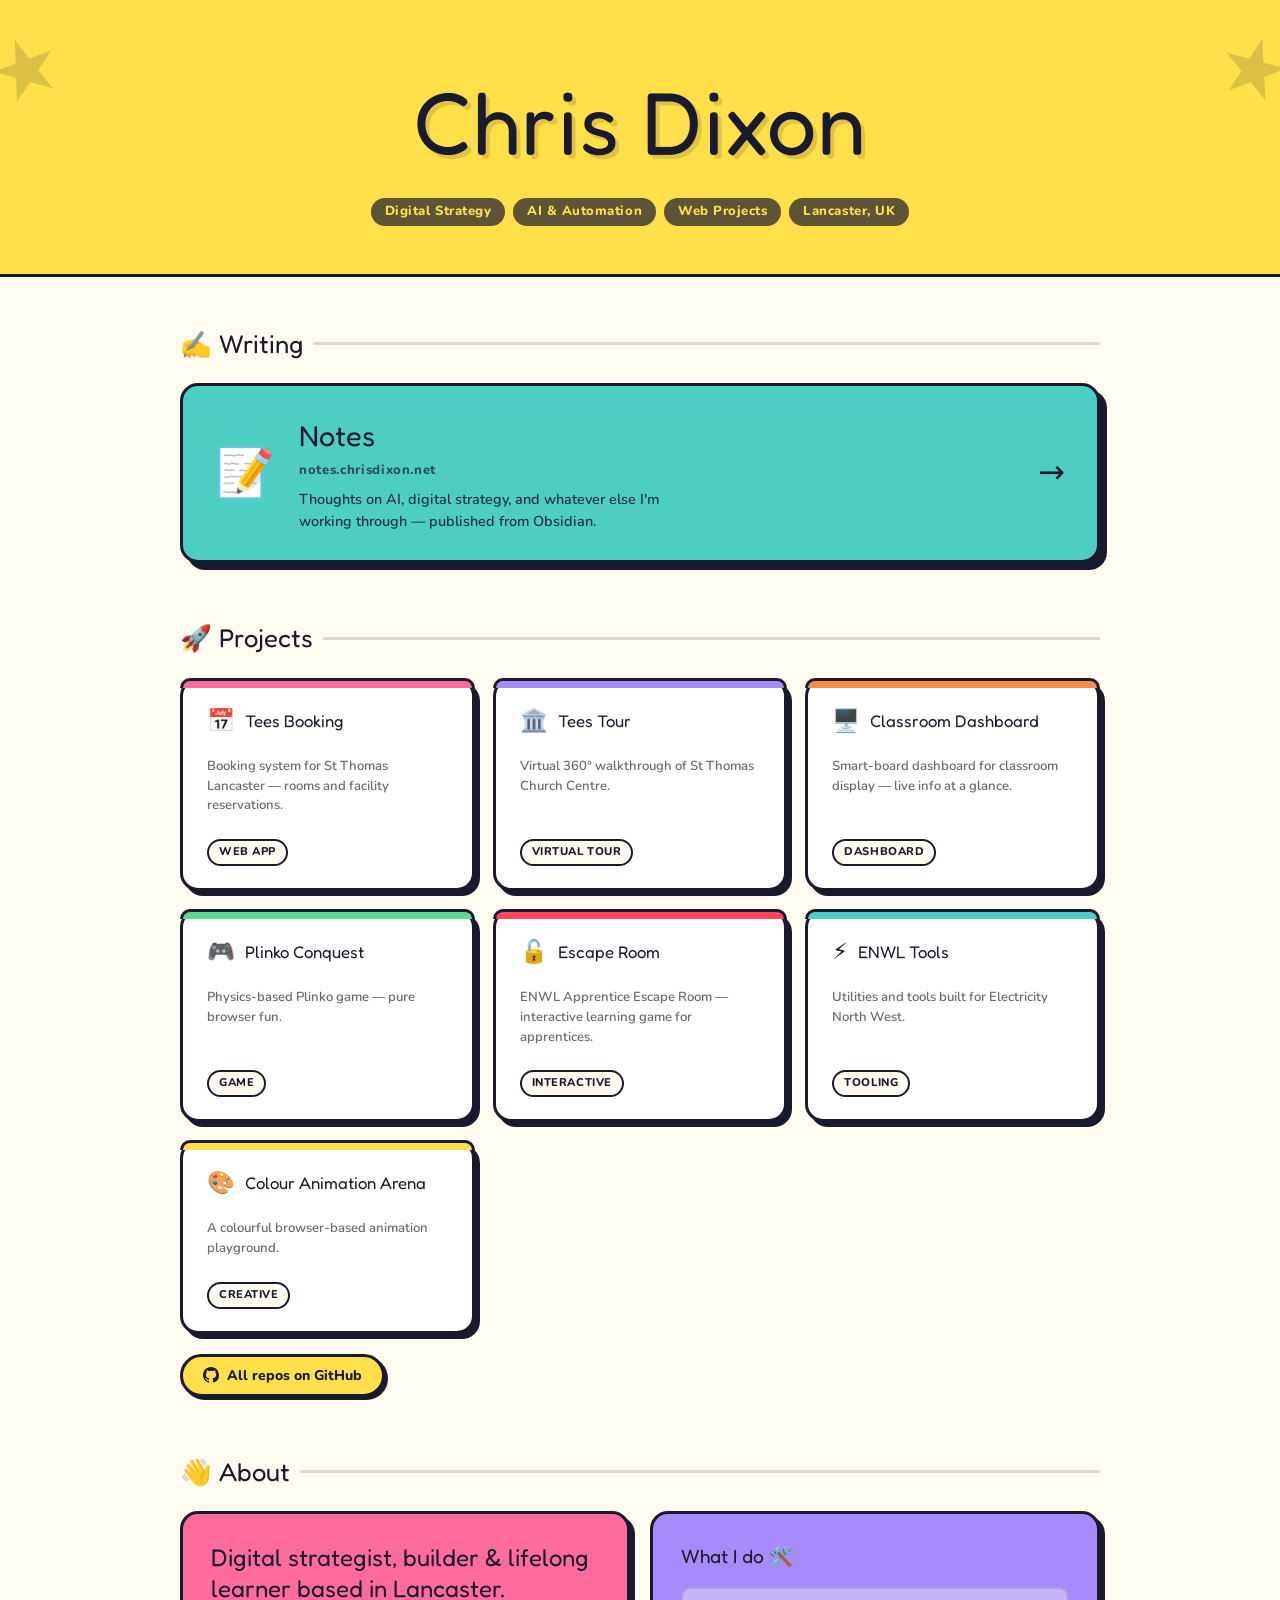
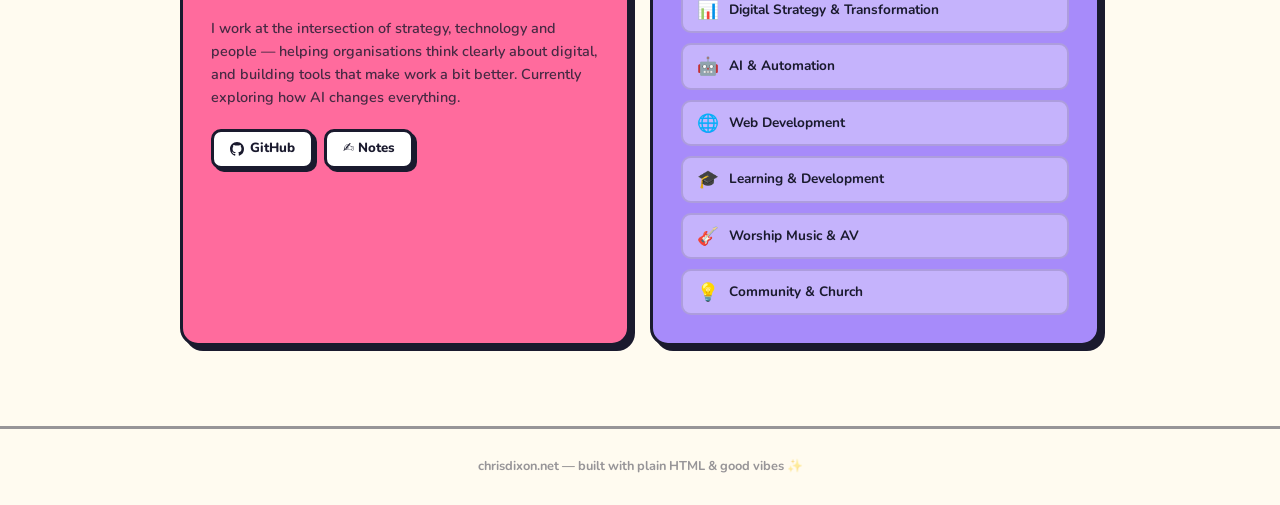
==== index.html @ 22f5f96b "Add files via upload" ====
<!doctype html><html><head><meta charset=utf8><meta name=viewport content="width=device-width,initial-scale=1,viewport-fit=cover"><style>:root{color-scheme:light;box-sizing:border-box;padding-top:env(safe-area-inset-top,0px);padding-bottom:env(safe-area-inset-bottom,0px)}html{scroll-padding-top:env(safe-area-inset-top,0px)}body{margin:0;padding:0;font:14px -apple-system,BlinkMacSystemFont,sans-serif;background:#faf9f5;color:#141413}img{max-width:100%}[hidden]:not([hidden=until-found i]){display:none!important}</style></head><body>
<title>Chris Dixon</title>
<meta name="description" content="Projects, notes and stuff by Chris Dixon.">
<link rel="preconnect" href="https://fonts.googleapis.com">
<link rel="stylesheet" href="https://fonts.googleapis.com/css2?family=Fredoka+One&family=Nunito:wght@400;600;700;800&display=swap">

<style>
  :root {
    --yellow:  #FFE04B;
    --pink:    #FF6B9D;
    --blue:    #4ECDC4;
    --purple:  #A78BFA;
    --orange:  #FF8C42;
    --green:   #5CDB95;
    --red:     #FF4757;
    --ink:     #1A1A2E;
    --bg:      #FFFBF0;
    --card-bg: #FFFFFF;
    --border:  3px solid var(--ink);
    --radius:  18px;
    --shadow:  5px 5px 0 var(--ink);
    --shadow-lg: 7px 7px 0 var(--ink);
    color-scheme: light;
  }

  *, *::before, *::after { box-sizing: border-box; }

  body {
    margin: 0;
    background: var(--bg);
    color: var(--ink);
    font-family: 'Nunito', system-ui, sans-serif;
    font-size: 16px;
    line-height: 1.5;
  }

  /* ── HERO ── */
  .hero {
    background: var(--yellow);
    border-bottom: 3px solid var(--ink);
    padding: 56px 24px 48px;
    text-align: center;
    position: relative;
    overflow: hidden;
  }

  .hero::before,
  .hero::after {
    content: '★';
    position: absolute;
    font-size: 80px;
    opacity: 0.15;
    top: 10px;
  }
  .hero::before { left: -10px; transform: rotate(-20deg); }
  .hero::after  { right: -10px; transform: rotate(15deg); }

  .hero-name {
    font-family: 'Fredoka One', sans-serif;
    font-size: clamp(2.8rem, 10vw, 5.5rem);
    font-weight: 400;
    margin: 0 0 10px;
    letter-spacing: 0.01em;
    color: var(--ink);
    text-shadow: 4px 4px 0 rgba(0,0,0,0.12);
  }

  .hero-tagline {
    font-size: 1.1rem;
    font-weight: 700;
    color: var(--ink);
    opacity: 0.7;
    margin: 0;
    display: flex;
    align-items: center;
    justify-content: center;
    flex-wrap: wrap;
    gap: 8px;
  }

  .pill {
    background: var(--ink);
    color: var(--yellow);
    padding: 4px 14px;
    border-radius: 999px;
    font-size: 0.82rem;
    font-weight: 800;
    letter-spacing: 0.04em;
    display: inline-block;
  }

  /* ── LAYOUT ── */
  .main {
    max-width: 960px;
    margin: 0 auto;
    padding: 48px 20px 80px;
    display: flex;
    flex-direction: column;
    gap: 56px;
  }

  .section-title {
    font-family: 'Fredoka One', sans-serif;
    font-size: 1.6rem;
    font-weight: 400;
    margin: 0 0 20px;
    display: flex;
    align-items: center;
    gap: 10px;
  }
  .section-title::after {
    content: '';
    flex: 1;
    height: 3px;
    background: var(--ink);
    border-radius: 2px;
    opacity: 0.15;
  }

  /* ── NOTES CARD (featured) ── */
  .notes-card {
    display: flex;
    align-items: center;
    gap: 24px;
    background: var(--blue);
    border: var(--border);
    border-radius: var(--radius);
    padding: 28px 32px;
    text-decoration: none;
    color: var(--ink);
    box-shadow: var(--shadow-lg);
    transition: transform 0.15s, box-shadow 0.15s;
    position: relative;
  }
  .notes-card:hover {
    transform: translate(-2px, -2px);
    box-shadow: 9px 9px 0 var(--ink);
  }

  .notes-emoji {
    font-size: 3rem;
    flex-shrink: 0;
    line-height: 1;
  }

  .notes-body { flex: 1; min-width: 0; }

  .notes-name {
    font-family: 'Fredoka One', sans-serif;
    font-size: 1.8rem;
    font-weight: 400;
    margin: 0 0 4px;
  }

  .notes-url {
    font-size: 0.82rem;
    font-weight: 800;
    letter-spacing: 0.05em;
    opacity: 0.7;
    margin: 0 0 8px;
  }

  .notes-desc {
    font-size: 0.9rem;
    font-weight: 600;
    margin: 0;
    opacity: 0.85;
    max-width: 400px;
  }

  .notes-arrow {
    font-size: 2rem;
    flex-shrink: 0;
    transition: transform 0.15s;
  }
  .notes-card:hover .notes-arrow { transform: translateX(5px); }

  @media (max-width: 500px) {
    .notes-card { flex-wrap: wrap; }
    .notes-arrow { display: none; }
  }

  /* ── PROJECT GRID ── */
  .projects-grid {
    display: grid;
    grid-template-columns: repeat(auto-fill, minmax(240px, 1fr));
    gap: 18px;
  }

  .project-card {
    background: var(--card-bg);
    border: var(--border);
    border-radius: var(--radius);
    padding: 22px 24px;
    text-decoration: none;
    color: var(--ink);
    box-shadow: var(--shadow);
    display: flex;
    flex-direction: column;
    gap: 10px;
    transition: transform 0.15s, box-shadow 0.15s;
    position: relative;
  }
  .project-card:hover {
    transform: translate(-2px, -2px);
    box-shadow: 7px 7px 0 var(--ink);
  }

  /* Each card gets its own accent colour via a top border stripe */
  .project-card::before {
    content: '';
    position: absolute;
    top: -3px; left: -3px; right: -3px;
    height: 10px;
    border-radius: var(--radius) var(--radius) 0 0;
    border: var(--border);
    border-bottom: none;
  }
  .c1::before { background: var(--pink); }
  .c2::before { background: var(--purple); }
  .c3::before { background: var(--orange); }
  .c4::before { background: var(--green); }
  .c5::before { background: var(--red); }
  .c6::before { background: var(--blue); }
  .c7::before { background: var(--yellow); }

  .proj-top {
    display: flex;
    align-items: center;
    gap: 10px;
    margin-top: 6px;
  }
  .proj-emoji { font-size: 1.4rem; line-height: 1; }
  .proj-name {
    font-family: 'Fredoka One', sans-serif;
    font-size: 1.05rem;
    font-weight: 400;
  }
  .proj-desc {
    font-size: 0.82rem;
    font-weight: 600;
    opacity: 0.65;
    line-height: 1.5;
    flex: 1;
  }
  .proj-tag {
    align-self: flex-start;
    font-size: 0.7rem;
    font-weight: 800;
    letter-spacing: 0.05em;
    text-transform: uppercase;
    padding: 3px 10px;
    border-radius: 999px;
    border: 2px solid var(--ink);
    background: var(--bg);
    margin-top: auto;
  }

  .gh-all {
    display: inline-flex;
    align-items: center;
    gap: 8px;
    margin-top: 20px;
    font-size: 0.88rem;
    font-weight: 800;
    text-decoration: none;
    color: var(--ink);
    background: var(--yellow);
    border: var(--border);
    border-radius: 999px;
    padding: 8px 20px;
    box-shadow: 3px 3px 0 var(--ink);
    transition: transform 0.12s, box-shadow 0.12s;
  }
  .gh-all:hover {
    transform: translate(-1px,-1px);
    box-shadow: 4px 4px 0 var(--ink);
  }

  /* ── ABOUT ── */
  .about-grid {
    display: grid;
    grid-template-columns: 1fr 1fr;
    gap: 20px;
  }
  @media (max-width: 600px) {
    .about-grid { grid-template-columns: 1fr; }
  }

  .about-main {
    background: var(--pink);
    border: var(--border);
    border-radius: var(--radius);
    padding: 28px;
    box-shadow: var(--shadow);
  }

  .about-headline {
    font-family: 'Fredoka One', sans-serif;
    font-size: 1.5rem;
    font-weight: 400;
    margin: 0 0 12px;
    line-height: 1.3;
  }

  .about-body {
    font-size: 0.9rem;
    font-weight: 600;
    opacity: 0.8;
    margin: 0 0 20px;
    line-height: 1.6;
  }

  .contact-buttons {
    display: flex;
    flex-wrap: wrap;
    gap: 10px;
  }

  .contact-btn {
    display: inline-flex;
    align-items: center;
    gap: 6px;
    font-size: 0.83rem;
    font-weight: 800;
    text-decoration: none;
    color: var(--ink);
    background: white;
    border: var(--border);
    border-radius: 10px;
    padding: 7px 16px;
    box-shadow: 3px 3px 0 var(--ink);
    transition: transform 0.12s, box-shadow 0.12s;
  }
  .contact-btn:hover {
    transform: translate(-1px,-1px);
    box-shadow: 4px 4px 0 var(--ink);
  }

  .skills-card {
    background: var(--purple);
    border: var(--border);
    border-radius: var(--radius);
    padding: 28px;
    box-shadow: var(--shadow);
  }

  .skills-card h3 {
    font-family: 'Fredoka One', sans-serif;
    font-size: 1.2rem;
    font-weight: 400;
    margin: 0 0 16px;
  }

  .skills-list {
    list-style: none;
    margin: 0; padding: 0;
    display: flex;
    flex-direction: column;
    gap: 10px;
  }

  .skill-row {
    background: rgba(255,255,255,0.35);
    border: 2px solid rgba(0,0,0,0.12);
    border-radius: 10px;
    padding: 8px 14px;
    display: flex;
    align-items: center;
    gap: 10px;
  }
  .skill-em { font-size: 1.1rem; }
  .skill-text {
    font-size: 0.85rem;
    font-weight: 700;
  }

  /* ── FOOTER ── */
  footer {
    text-align: center;
    padding: 28px 20px;
    font-size: 0.8rem;
    font-weight: 700;
    opacity: 0.45;
    border-top: 3px solid var(--ink);
  }
</style>

<!-- HERO -->
<header class="hero">
  <h1 class="hero-name">Chris Dixon</h1>
  <p class="hero-tagline">
    <span class="pill">Digital Strategy</span>
    <span class="pill">AI &amp; Automation</span>
    <span class="pill">Web Projects</span>
    <span class="pill">Lancaster, UK</span>
  </p>
</header>

<main class="main">

  <!-- ── WRITING ── -->
  <section>
    <h2 class="section-title">✍️ Writing</h2>
    <a class="notes-card" href="https://notes.chrisdixon.net" target="_blank" rel="noopener">
      <div class="notes-emoji">📝</div>
      <div class="notes-body">
        <p class="notes-name">Notes</p>
        <p class="notes-url">notes.chrisdixon.net</p>
        <p class="notes-desc">Thoughts on AI, digital strategy, and whatever else I'm working through — published from Obsidian.</p>
      </div>
      <span class="notes-arrow">→</span>
    </a>
  </section>

  <!-- ── PROJECTS ── -->
  <section>
    <h2 class="section-title">🚀 Projects</h2>
    <div class="projects-grid">

      <a class="project-card c1" href="https://github.com/egonspengler24/teesbooking" target="_blank" rel="noopener">
        <div class="proj-top"><span class="proj-emoji">📅</span><span class="proj-name">Tees Booking</span></div>
        <p class="proj-desc">Booking system for St Thomas Lancaster — rooms and facility reservations.</p>
        <span class="proj-tag">Web App</span>
      </a>

      <a class="project-card c2" href="https://github.com/egonspengler24/teestour" target="_blank" rel="noopener">
        <div class="proj-top"><span class="proj-emoji">🏛️</span><span class="proj-name">Tees Tour</span></div>
        <p class="proj-desc">Virtual 360° walkthrough of St Thomas Church Centre.</p>
        <span class="proj-tag">Virtual Tour</span>
      </a>

      <a class="project-card c3" href="https://github.com/egonspengler24/classroom-dashboard" target="_blank" rel="noopener">
        <div class="proj-top"><span class="proj-emoji">🖥️</span><span class="proj-name">Classroom Dashboard</span></div>
        <p class="proj-desc">Smart-board dashboard for classroom display — live info at a glance.</p>
        <span class="proj-tag">Dashboard</span>
      </a>

      <a class="project-card c4" href="https://github.com/egonspengler24/plinko-conquest" target="_blank" rel="noopener">
        <div class="proj-top"><span class="proj-emoji">🎮</span><span class="proj-name">Plinko Conquest</span></div>
        <p class="proj-desc">Physics-based Plinko game — pure browser fun.</p>
        <span class="proj-tag">Game</span>
      </a>

      <a class="project-card c5" href="https://github.com/egonspengler24/escape-room" target="_blank" rel="noopener">
        <div class="proj-top"><span class="proj-emoji">🔓</span><span class="proj-name">Escape Room</span></div>
        <p class="proj-desc">ENWL Apprentice Escape Room — interactive learning game for apprentices.</p>
        <span class="proj-tag">Interactive</span>
      </a>

      <a class="project-card c6" href="https://github.com/egonspengler24/enwl" target="_blank" rel="noopener">
        <div class="proj-top"><span class="proj-emoji">⚡</span><span class="proj-name">ENWL Tools</span></div>
        <p class="proj-desc">Utilities and tools built for Electricity North West.</p>
        <span class="proj-tag">Tooling</span>
      </a>

      <a class="project-card c7" href="https://github.com/egonspengler24/colour-animation-arena" target="_blank" rel="noopener">
        <div class="proj-top"><span class="proj-emoji">🎨</span><span class="proj-name">Colour Animation Arena</span></div>
        <p class="proj-desc">A colourful browser-based animation playground.</p>
        <span class="proj-tag">Creative</span>
      </a>

    </div>

    <a class="gh-all" href="https://github.com/egonspengler24" target="_blank" rel="noopener">
      <svg width="16" height="16" viewBox="0 0 24 24" fill="currentColor" aria-hidden="true">
        <path d="M12 0C5.37 0 0 5.37 0 12c0 5.31 3.435 9.795 8.205 11.385.6.105.825-.255.825-.57 0-.285-.015-1.23-.015-2.235-3.015.555-3.795-.735-4.035-1.41-.135-.345-.72-1.41-1.23-1.695-.42-.225-1.02-.78-.015-.795.945-.015 1.62.87 1.845 1.23 1.08 1.815 2.805 1.305 3.495.99.105-.78.42-1.305.765-1.605-2.67-.3-5.46-1.335-5.46-5.925 0-1.305.465-2.385 1.23-3.225-.12-.3-.54-1.53.12-3.18 0 0 1.005-.315 3.3 1.23.96-.27 1.98-.405 3-.405s2.04.135 3 .405c2.295-1.56 3.3-1.23 3.3-1.23.66 1.65.24 2.88.12 3.18.765.84 1.23 1.905 1.23 3.225 0 4.605-2.805 5.625-5.475 5.925.435.375.81 1.095.81 2.22 0 1.605-.015 2.895-.015 3.3 0 .315.225.69.825.57A12.02 12.02 0 0 0 24 12c0-6.63-5.37-12-12-12z"/>
      </svg>
      All repos on GitHub
    </a>
  </section>

  <!-- ── ABOUT ── -->
  <section>
    <h2 class="section-title">👋 About</h2>
    <div class="about-grid">
      <div class="about-main">
        <p class="about-headline">Digital strategist, builder &amp; lifelong learner based in Lancaster.</p>
        <p class="about-body">I work at the intersection of strategy, technology and people — helping organisations think clearly about digital, and building tools that make work a bit better. Currently exploring how AI changes everything.</p>
        <div class="contact-buttons">
          <a class="contact-btn" href="https://github.com/egonspengler24" target="_blank" rel="noopener">
            <svg width="14" height="14" viewBox="0 0 24 24" fill="currentColor"><path d="M12 0C5.37 0 0 5.37 0 12c0 5.31 3.435 9.795 8.205 11.385.6.105.825-.255.825-.57 0-.285-.015-1.23-.015-2.235-3.015.555-3.795-.735-4.035-1.41-.135-.345-.72-1.41-1.23-1.695-.42-.225-1.02-.78-.015-.795.945-.015 1.62.87 1.845 1.23 1.08 1.815 2.805 1.305 3.495.99.105-.78.42-1.305.765-1.605-2.67-.3-5.46-1.335-5.46-5.925 0-1.305.465-2.385 1.23-3.225-.12-.3-.54-1.53.12-3.18 0 0 1.005-.315 3.3 1.23.96-.27 1.98-.405 3-.405s2.04.135 3 .405c2.295-1.56 3.3-1.23 3.3-1.23.66 1.65.24 2.88.12 3.18.765.84 1.23 1.905 1.23 3.225 0 4.605-2.805 5.625-5.475 5.925.435.375.81 1.095.81 2.22 0 1.605-.015 2.895-.015 3.3 0 .315.225.69.825.57A12.02 12.02 0 0 0 24 12c0-6.63-5.37-12-12-12z"/></svg>
            GitHub
          </a>
          <a class="contact-btn" href="https://notes.chrisdixon.net" target="_blank" rel="noopener">
            ✍️ Notes
          </a>
        </div>
      </div>

      <div class="skills-card">
        <h3>What I do 🛠️</h3>
        <ul class="skills-list">
          <li class="skill-row"><span class="skill-em">📊</span><span class="skill-text">Digital Strategy &amp; Transformation</span></li>
          <li class="skill-row"><span class="skill-em">🤖</span><span class="skill-text">AI &amp; Automation</span></li>
          <li class="skill-row"><span class="skill-em">🌐</span><span class="skill-text">Web Development</span></li>
          <li class="skill-row"><span class="skill-em">🎓</span><span class="skill-text">Learning &amp; Development</span></li>
          <li class="skill-row"><span class="skill-em">🎸</span><span class="skill-text">Worship Music &amp; AV</span></li>
          <li class="skill-row"><span class="skill-em">💡</span><span class="skill-text">Community &amp; Church</span></li>
        </ul>
      </div>
    </div>
  </section>

</main>

<footer>
  chrisdixon.net — built with plain HTML &amp; good vibes ✨
</footer>

</body></html>
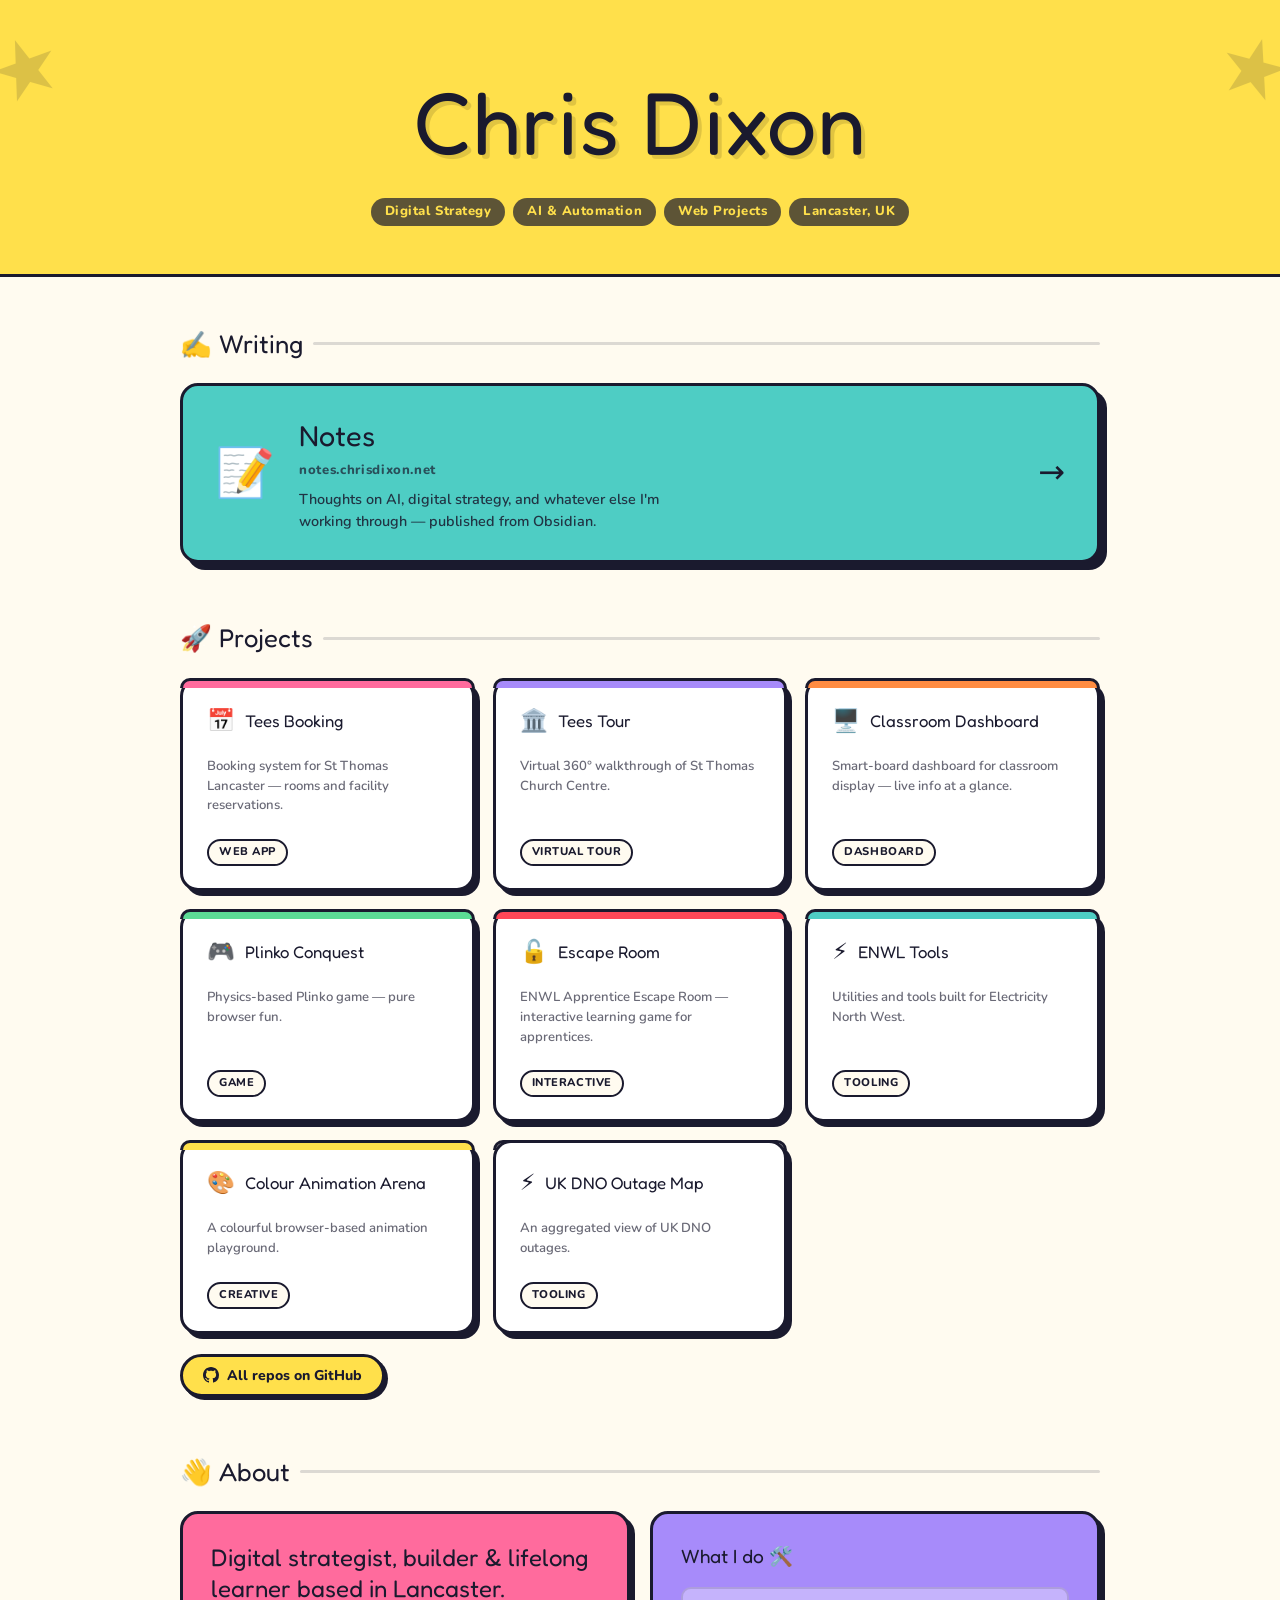
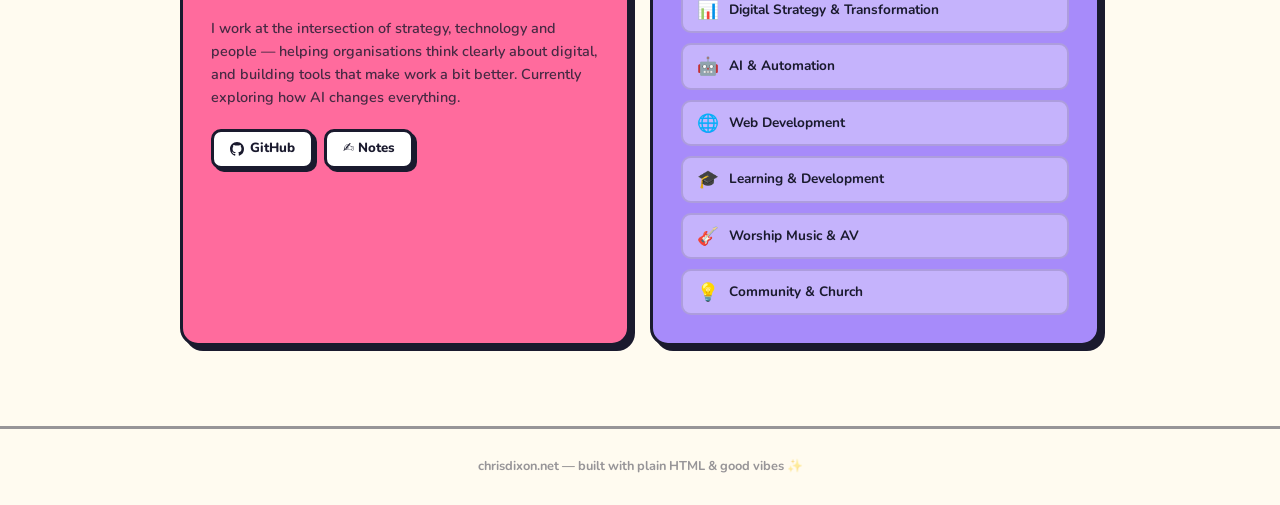
==== commit fe6c6b58: "Update index.html Added new GitHub link to UK DNO Portal" ====
--- a/index.html
+++ b/index.html
@@ -424,25 +424,25 @@
         <span class="proj-tag">Web App</span>
       </a>
 
-      <a class="project-card c2" href="https://github.com/egonspengler24/teestour" target="_blank" rel="noopener">
+      <a class="project-card c2" href="https://egonspengler24.github.io/teestour/" target="_blank" rel="noopener">
         <div class="proj-top"><span class="proj-emoji">🏛️</span><span class="proj-name">Tees Tour</span></div>
         <p class="proj-desc">Virtual 360° walkthrough of St Thomas Church Centre.</p>
         <span class="proj-tag">Virtual Tour</span>
       </a>
 
-      <a class="project-card c3" href="https://github.com/egonspengler24/classroom-dashboard" target="_blank" rel="noopener">
+      <a class="project-card c3" href="https://egonspengler24.github.io/classroom-dashboard/" target="_blank" rel="noopener">
         <div class="proj-top"><span class="proj-emoji">🖥️</span><span class="proj-name">Classroom Dashboard</span></div>
         <p class="proj-desc">Smart-board dashboard for classroom display — live info at a glance.</p>
         <span class="proj-tag">Dashboard</span>
       </a>
 
-      <a class="project-card c4" href="https://github.com/egonspengler24/plinko-conquest" target="_blank" rel="noopener">
+      <a class="project-card c4" href="https://egonspengler24.github.io/plinko-conquest/" target="_blank" rel="noopener">
         <div class="proj-top"><span class="proj-emoji">🎮</span><span class="proj-name">Plinko Conquest</span></div>
         <p class="proj-desc">Physics-based Plinko game — pure browser fun.</p>
         <span class="proj-tag">Game</span>
       </a>
 
-      <a class="project-card c5" href="https://github.com/egonspengler24/escape-room" target="_blank" rel="noopener">
+      <a class="project-card c5" href="https://egonspengler24.github.io/escape-room/" target="_blank" rel="noopener">
         <div class="proj-top"><span class="proj-emoji">🔓</span><span class="proj-name">Escape Room</span></div>
         <p class="proj-desc">ENWL Apprentice Escape Room — interactive learning game for apprentices.</p>
         <span class="proj-tag">Interactive</span>
@@ -458,6 +458,12 @@
         <div class="proj-top"><span class="proj-emoji">🎨</span><span class="proj-name">Colour Animation Arena</span></div>
         <p class="proj-desc">A colourful browser-based animation playground.</p>
         <span class="proj-tag">Creative</span>
+      </a>
+
+       <a class="project-card c8" href="https://egonspengler24.github.io/uk-dno-outage-map/" target="_blank" rel="noopener">
+        <div class="proj-top"><span class="proj-emoji">⚡</span><span class="proj-name">UK DNO Outage Map</span></div>
+        <p class="proj-desc">An aggregated view of UK DNO outages.</p>
+        <span class="proj-tag">Tooling</span>
       </a>
 
     </div>
@@ -508,4 +514,4 @@
   chrisdixon.net — built with plain HTML &amp; good vibes ✨
 </footer>
 
-</body></html>+</body></html>
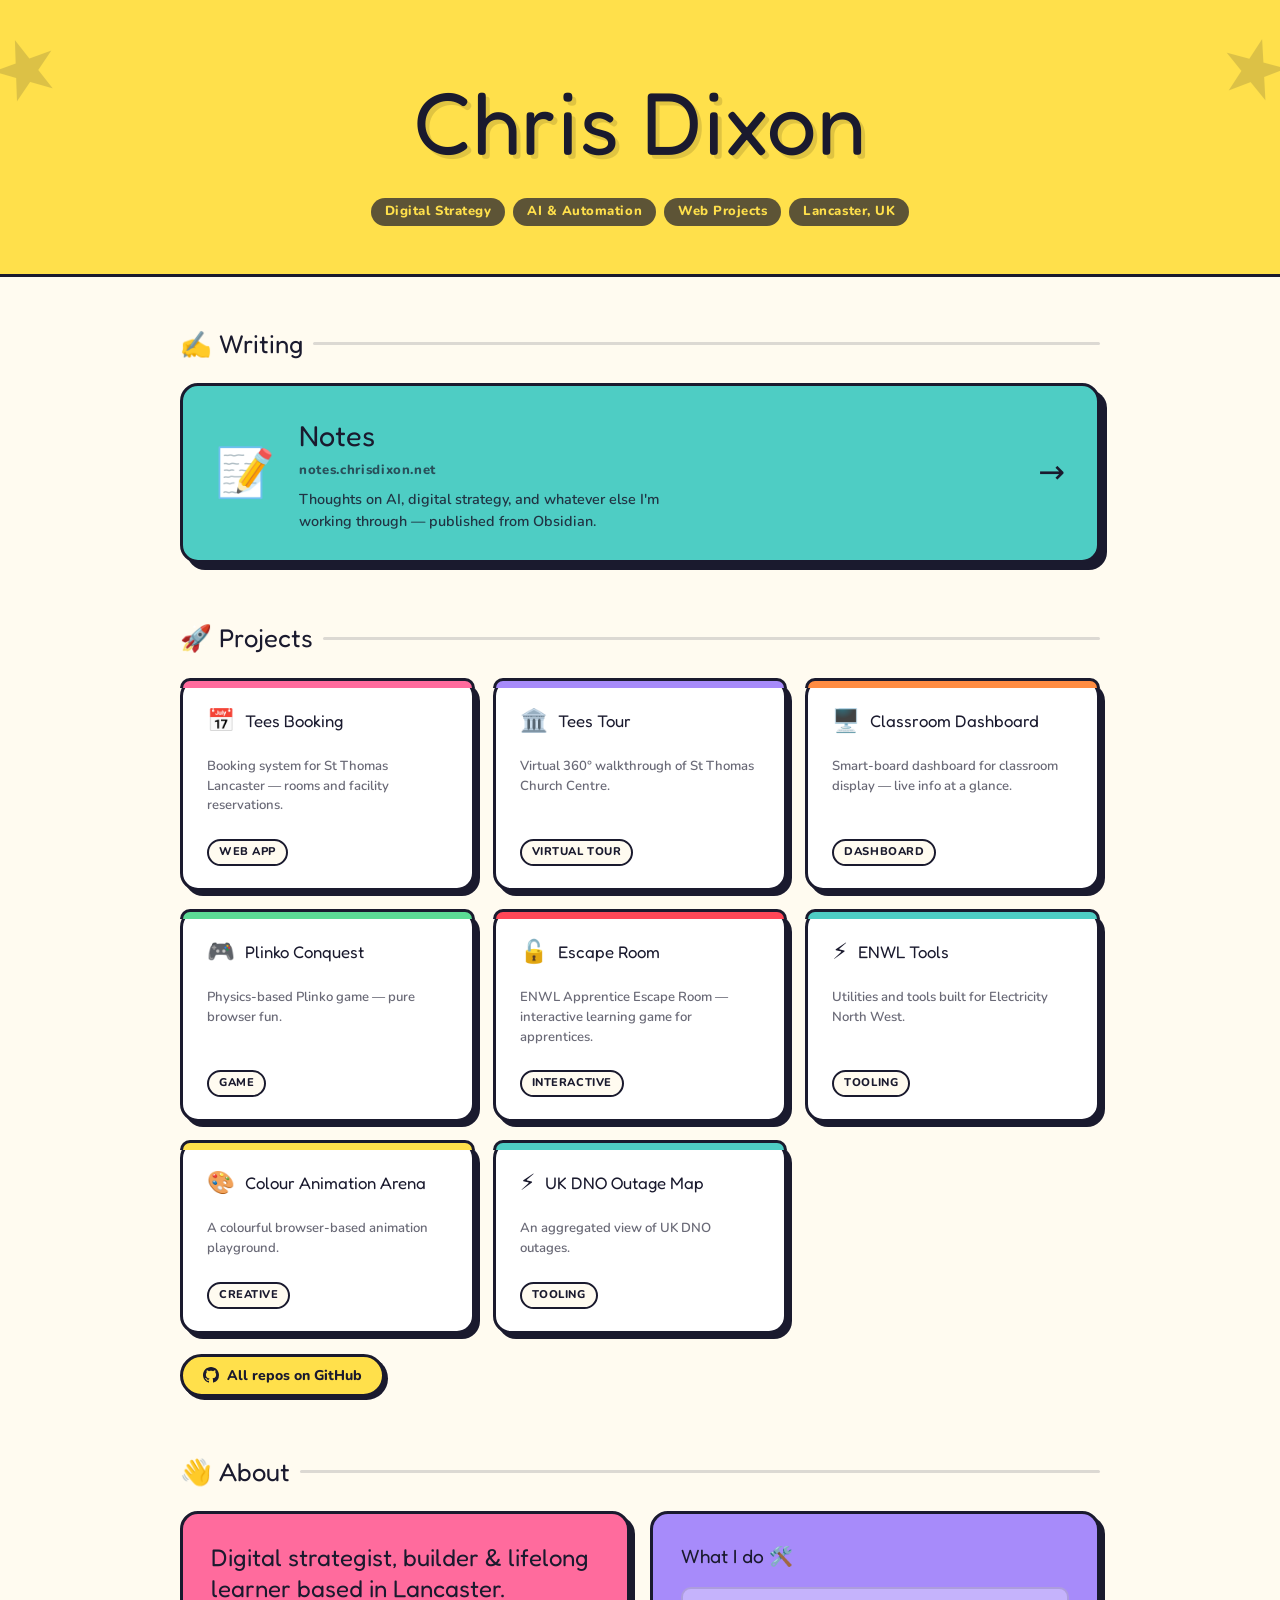
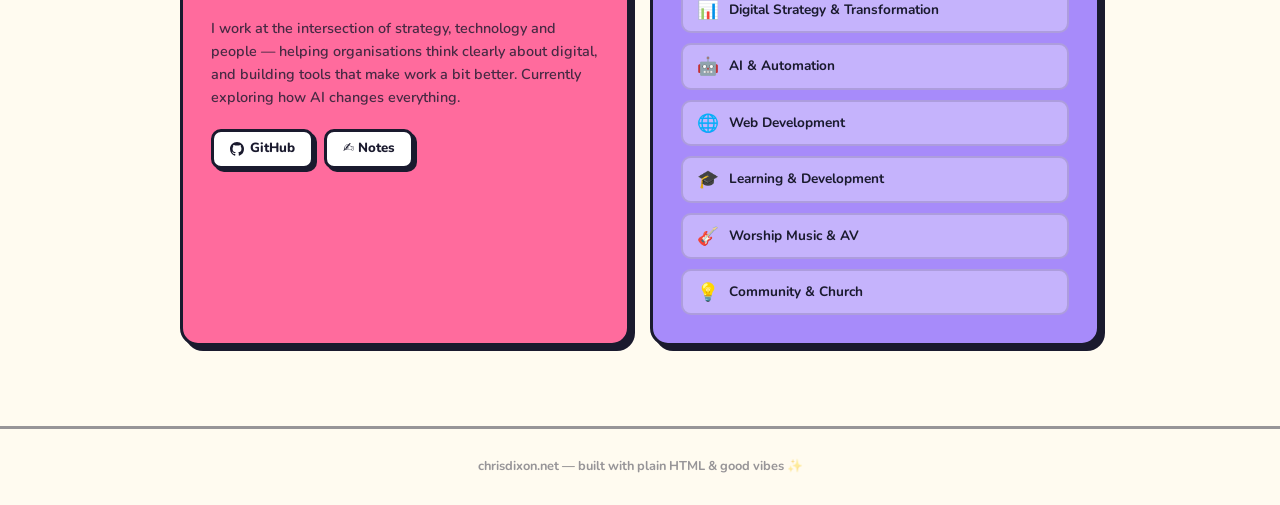
==== commit a133ea45: "Update index.html added colour header to c8" ====
--- a/index.html
+++ b/index.html
@@ -223,6 +223,7 @@
   .c5::before { background: var(--red); }
   .c6::before { background: var(--blue); }
   .c7::before { background: var(--yellow); }
+  .c8::before { background: var(--blue); }
 
   .proj-top {
     display: flex;
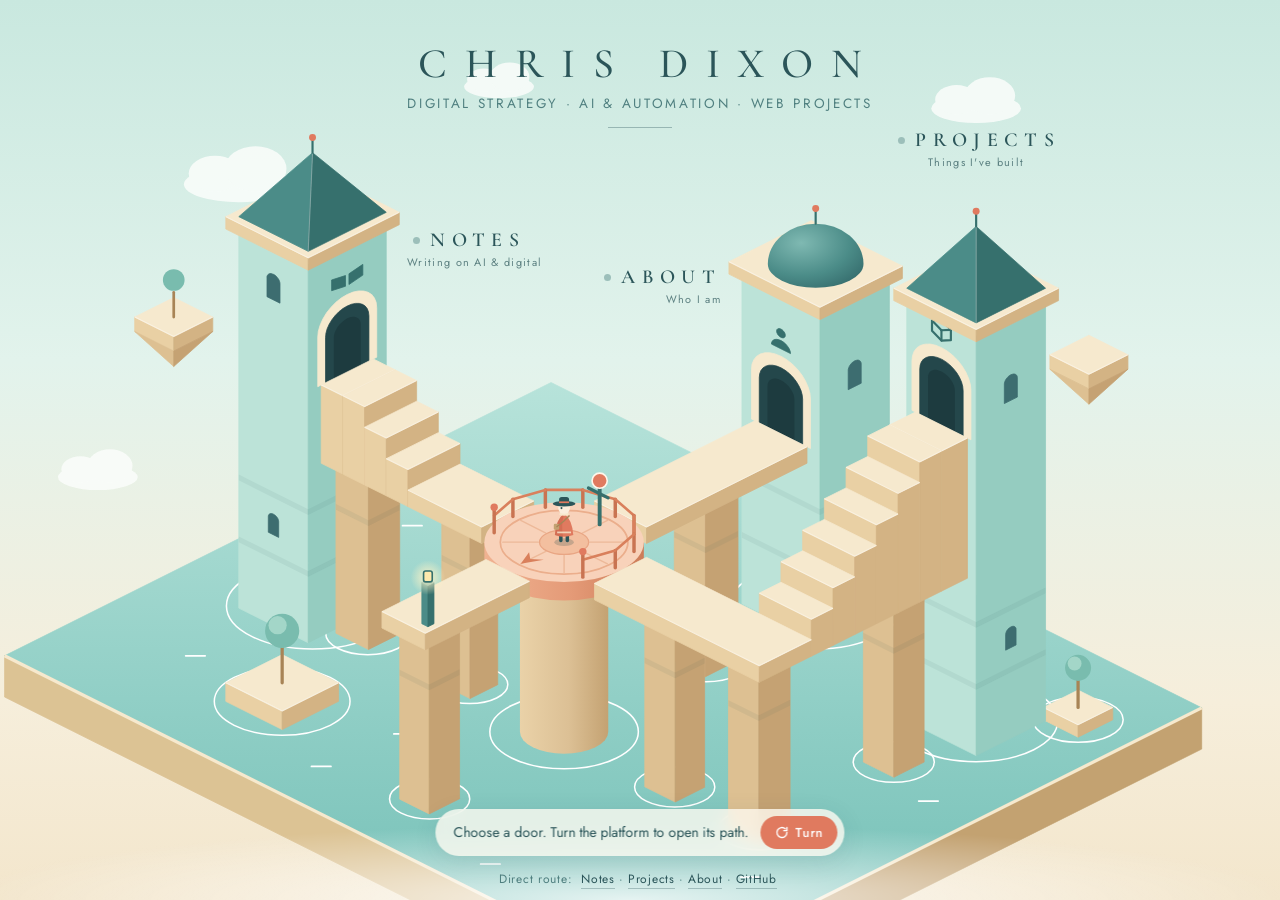
==== commit 6a264028: "Add files via upload" ====
--- a/index.html
+++ b/index.html
@@ -1,518 +1,786 @@
-<!doctype html><html><head><meta charset=utf8><meta name=viewport content="width=device-width,initial-scale=1,viewport-fit=cover"><style>:root{color-scheme:light;box-sizing:border-box;padding-top:env(safe-area-inset-top,0px);padding-bottom:env(safe-area-inset-bottom,0px)}html{scroll-padding-top:env(safe-area-inset-top,0px)}body{margin:0;padding:0;font:14px -apple-system,BlinkMacSystemFont,sans-serif;background:#faf9f5;color:#141413}img{max-width:100%}[hidden]:not([hidden=until-found i]){display:none!important}</style></head><body>
-<title>Chris Dixon</title>
-<meta name="description" content="Projects, notes and stuff by Chris Dixon.">
+<!DOCTYPE html>
+<html lang="en-GB">
+<head>
+<meta charset="utf-8">
+<meta name="viewport" content="width=device-width, initial-scale=1, viewport-fit=cover">
+<title>Chris Dixon · Digital strategy, AI &amp; web projects</title>
+<meta name="description" content="Chris Dixon is a digital strategist and builder in Lancaster, UK. Notes on AI and digital strategy, GitHub projects, and more.">
+<meta property="og:title" content="Chris Dixon">
+<meta property="og:description" content="Digital strategy · AI &amp; automation · Web projects. Lancaster, UK.">
+<meta property="og:url" content="https://chrisdixon.net/">
+<meta name="theme-color" content="#cdeae2">
+<link rel="icon" href="data:image/svg+xml,%3Csvg xmlns='http://www.w3.org/2000/svg' viewBox='0 0 32 32'%3E%3Cpath d='M16 3 29 10v13L16 30 3 23V10z' fill='%23b9e2d7'/%3E%3Cpath d='M16 3 29 10 16 17 3 10z' fill='%23e2f4ee'/%3E%3Cpath d='M12 26V19a4 4 0 0 1 8 0v7z' fill='%232b5559'/%3E%3C/svg%3E">
 <link rel="preconnect" href="https://fonts.googleapis.com">
-<link rel="stylesheet" href="https://fonts.googleapis.com/css2?family=Fredoka+One&family=Nunito:wght@400;600;700;800&display=swap">
-
+<link rel="preconnect" href="https://fonts.gstatic.com" crossorigin>
+<link href="https://fonts.googleapis.com/css2?family=Cormorant+Garamond:wght@500;600&family=Jost:wght@400;500&display=swap" rel="stylesheet">
 <style>
-  :root {
-    --yellow:  #FFE04B;
-    --pink:    #FF6B9D;
-    --blue:    #4ECDC4;
-    --purple:  #A78BFA;
-    --orange:  #FF8C42;
-    --green:   #5CDB95;
-    --red:     #FF4757;
-    --ink:     #1A1A2E;
-    --bg:      #FFFBF0;
-    --card-bg: #FFFFFF;
-    --border:  3px solid var(--ink);
-    --radius:  18px;
-    --shadow:  5px 5px 0 var(--ink);
-    --shadow-lg: 7px 7px 0 var(--ink);
-    color-scheme: light;
-  }
-
-  *, *::before, *::after { box-sizing: border-box; }
-
-  body {
-    margin: 0;
-    background: var(--bg);
-    color: var(--ink);
-    font-family: 'Nunito', system-ui, sans-serif;
-    font-size: 16px;
-    line-height: 1.5;
-  }
-
-  /* ── HERO ── */
-  .hero {
-    background: var(--yellow);
-    border-bottom: 3px solid var(--ink);
-    padding: 56px 24px 48px;
-    text-align: center;
-    position: relative;
-    overflow: hidden;
-  }
-
-  .hero::before,
-  .hero::after {
-    content: '★';
-    position: absolute;
-    font-size: 80px;
-    opacity: 0.15;
-    top: 10px;
-  }
-  .hero::before { left: -10px; transform: rotate(-20deg); }
-  .hero::after  { right: -10px; transform: rotate(15deg); }
-
-  .hero-name {
-    font-family: 'Fredoka One', sans-serif;
-    font-size: clamp(2.8rem, 10vw, 5.5rem);
-    font-weight: 400;
-    margin: 0 0 10px;
-    letter-spacing: 0.01em;
-    color: var(--ink);
-    text-shadow: 4px 4px 0 rgba(0,0,0,0.12);
-  }
-
-  .hero-tagline {
-    font-size: 1.1rem;
-    font-weight: 700;
-    color: var(--ink);
-    opacity: 0.7;
-    margin: 0;
-    display: flex;
-    align-items: center;
-    justify-content: center;
-    flex-wrap: wrap;
-    gap: 8px;
-  }
-
-  .pill {
-    background: var(--ink);
-    color: var(--yellow);
-    padding: 4px 14px;
-    border-radius: 999px;
-    font-size: 0.82rem;
-    font-weight: 800;
-    letter-spacing: 0.04em;
-    display: inline-block;
-  }
-
-  /* ── LAYOUT ── */
-  .main {
-    max-width: 960px;
-    margin: 0 auto;
-    padding: 48px 20px 80px;
-    display: flex;
-    flex-direction: column;
-    gap: 56px;
-  }
-
-  .section-title {
-    font-family: 'Fredoka One', sans-serif;
-    font-size: 1.6rem;
-    font-weight: 400;
-    margin: 0 0 20px;
-    display: flex;
-    align-items: center;
-    gap: 10px;
-  }
-  .section-title::after {
-    content: '';
-    flex: 1;
-    height: 3px;
-    background: var(--ink);
-    border-radius: 2px;
-    opacity: 0.15;
-  }
-
-  /* ── NOTES CARD (featured) ── */
-  .notes-card {
-    display: flex;
-    align-items: center;
-    gap: 24px;
-    background: var(--blue);
-    border: var(--border);
-    border-radius: var(--radius);
-    padding: 28px 32px;
-    text-decoration: none;
-    color: var(--ink);
-    box-shadow: var(--shadow-lg);
-    transition: transform 0.15s, box-shadow 0.15s;
-    position: relative;
-  }
-  .notes-card:hover {
-    transform: translate(-2px, -2px);
-    box-shadow: 9px 9px 0 var(--ink);
-  }
-
-  .notes-emoji {
-    font-size: 3rem;
-    flex-shrink: 0;
-    line-height: 1;
-  }
-
-  .notes-body { flex: 1; min-width: 0; }
-
-  .notes-name {
-    font-family: 'Fredoka One', sans-serif;
-    font-size: 1.8rem;
-    font-weight: 400;
-    margin: 0 0 4px;
-  }
-
-  .notes-url {
-    font-size: 0.82rem;
-    font-weight: 800;
-    letter-spacing: 0.05em;
-    opacity: 0.7;
-    margin: 0 0 8px;
-  }
-
-  .notes-desc {
-    font-size: 0.9rem;
-    font-weight: 600;
-    margin: 0;
-    opacity: 0.85;
-    max-width: 400px;
-  }
-
-  .notes-arrow {
-    font-size: 2rem;
-    flex-shrink: 0;
-    transition: transform 0.15s;
-  }
-  .notes-card:hover .notes-arrow { transform: translateX(5px); }
-
-  @media (max-width: 500px) {
-    .notes-card { flex-wrap: wrap; }
-    .notes-arrow { display: none; }
-  }
-
-  /* ── PROJECT GRID ── */
-  .projects-grid {
-    display: grid;
-    grid-template-columns: repeat(auto-fill, minmax(240px, 1fr));
-    gap: 18px;
-  }
-
-  .project-card {
-    background: var(--card-bg);
-    border: var(--border);
-    border-radius: var(--radius);
-    padding: 22px 24px;
-    text-decoration: none;
-    color: var(--ink);
-    box-shadow: var(--shadow);
-    display: flex;
-    flex-direction: column;
-    gap: 10px;
-    transition: transform 0.15s, box-shadow 0.15s;
-    position: relative;
-  }
-  .project-card:hover {
-    transform: translate(-2px, -2px);
-    box-shadow: 7px 7px 0 var(--ink);
-  }
-
-  /* Each card gets its own accent colour via a top border stripe */
-  .project-card::before {
-    content: '';
-    position: absolute;
-    top: -3px; left: -3px; right: -3px;
-    height: 10px;
-    border-radius: var(--radius) var(--radius) 0 0;
-    border: var(--border);
-    border-bottom: none;
-  }
-  .c1::before { background: var(--pink); }
-  .c2::before { background: var(--purple); }
-  .c3::before { background: var(--orange); }
-  .c4::before { background: var(--green); }
-  .c5::before { background: var(--red); }
-  .c6::before { background: var(--blue); }
-  .c7::before { background: var(--yellow); }
-  .c8::before { background: var(--blue); }
-
-  .proj-top {
-    display: flex;
-    align-items: center;
-    gap: 10px;
-    margin-top: 6px;
-  }
-  .proj-emoji { font-size: 1.4rem; line-height: 1; }
-  .proj-name {
-    font-family: 'Fredoka One', sans-serif;
-    font-size: 1.05rem;
-    font-weight: 400;
-  }
-  .proj-desc {
-    font-size: 0.82rem;
-    font-weight: 600;
-    opacity: 0.65;
-    line-height: 1.5;
-    flex: 1;
-  }
-  .proj-tag {
-    align-self: flex-start;
-    font-size: 0.7rem;
-    font-weight: 800;
-    letter-spacing: 0.05em;
-    text-transform: uppercase;
-    padding: 3px 10px;
-    border-radius: 999px;
-    border: 2px solid var(--ink);
-    background: var(--bg);
-    margin-top: auto;
-  }
-
-  .gh-all {
-    display: inline-flex;
-    align-items: center;
-    gap: 8px;
-    margin-top: 20px;
-    font-size: 0.88rem;
-    font-weight: 800;
-    text-decoration: none;
-    color: var(--ink);
-    background: var(--yellow);
-    border: var(--border);
-    border-radius: 999px;
-    padding: 8px 20px;
-    box-shadow: 3px 3px 0 var(--ink);
-    transition: transform 0.12s, box-shadow 0.12s;
-  }
-  .gh-all:hover {
-    transform: translate(-1px,-1px);
-    box-shadow: 4px 4px 0 var(--ink);
-  }
-
-  /* ── ABOUT ── */
-  .about-grid {
-    display: grid;
-    grid-template-columns: 1fr 1fr;
-    gap: 20px;
-  }
-  @media (max-width: 600px) {
-    .about-grid { grid-template-columns: 1fr; }
-  }
-
-  .about-main {
-    background: var(--pink);
-    border: var(--border);
-    border-radius: var(--radius);
-    padding: 28px;
-    box-shadow: var(--shadow);
-  }
-
-  .about-headline {
-    font-family: 'Fredoka One', sans-serif;
-    font-size: 1.5rem;
-    font-weight: 400;
-    margin: 0 0 12px;
-    line-height: 1.3;
-  }
-
-  .about-body {
-    font-size: 0.9rem;
-    font-weight: 600;
-    opacity: 0.8;
-    margin: 0 0 20px;
-    line-height: 1.6;
-  }
-
-  .contact-buttons {
-    display: flex;
-    flex-wrap: wrap;
-    gap: 10px;
-  }
-
-  .contact-btn {
-    display: inline-flex;
-    align-items: center;
-    gap: 6px;
-    font-size: 0.83rem;
-    font-weight: 800;
-    text-decoration: none;
-    color: var(--ink);
-    background: white;
-    border: var(--border);
-    border-radius: 10px;
-    padding: 7px 16px;
-    box-shadow: 3px 3px 0 var(--ink);
-    transition: transform 0.12s, box-shadow 0.12s;
-  }
-  .contact-btn:hover {
-    transform: translate(-1px,-1px);
-    box-shadow: 4px 4px 0 var(--ink);
-  }
-
-  .skills-card {
-    background: var(--purple);
-    border: var(--border);
-    border-radius: var(--radius);
-    padding: 28px;
-    box-shadow: var(--shadow);
-  }
-
-  .skills-card h3 {
-    font-family: 'Fredoka One', sans-serif;
-    font-size: 1.2rem;
-    font-weight: 400;
-    margin: 0 0 16px;
-  }
-
-  .skills-list {
-    list-style: none;
-    margin: 0; padding: 0;
-    display: flex;
-    flex-direction: column;
-    gap: 10px;
-  }
-
-  .skill-row {
-    background: rgba(255,255,255,0.35);
-    border: 2px solid rgba(0,0,0,0.12);
-    border-radius: 10px;
-    padding: 8px 14px;
-    display: flex;
-    align-items: center;
-    gap: 10px;
-  }
-  .skill-em { font-size: 1.1rem; }
-  .skill-text {
-    font-size: 0.85rem;
-    font-weight: 700;
-  }
-
-  /* ── FOOTER ── */
-  footer {
-    text-align: center;
-    padding: 28px 20px;
-    font-size: 0.8rem;
-    font-weight: 700;
-    opacity: 0.45;
-    border-top: 3px solid var(--ink);
+  :root{
+    --ink:#2b5559; --ink-soft:#4f7f7f; --sand:#f5e8cc; --coral:#e07a5f; --coral-deep:#c9644a;
+    --serif:'Cormorant Garamond', Georgia, serif; --sans:'Jost', system-ui, -apple-system, 'Segoe UI', sans-serif;
+  }
+  *{box-sizing:border-box}
+  html,body{margin:0;height:100%;overflow:hidden}
+  body{
+    background:linear-gradient(180deg,#c9e8df 0%,#e2f3ec 40%,#f6eedb 78%,#f3e6cc 100%);
+    color:var(--ink);font-family:var(--sans);-webkit-font-smoothing:antialiased;
+  }
+  #stage{position:fixed;inset:0}
+  #scene{width:100%;height:100%;display:block;touch-action:none;user-select:none;-webkit-user-select:none}
+
+  /* ---------- title ---------- */
+  .title{position:fixed;top:clamp(14px,4.5vh,44px);left:0;right:0;text-align:center;pointer-events:none;z-index:2}
+  .title h1{
+    font-family:var(--serif);font-weight:500;text-transform:uppercase;margin:0;
+    font-size:clamp(24px,3.4vw,42px);letter-spacing:.42em;padding-left:.42em;line-height:1.1;
+  }
+  .title p{margin:.55em 0 0;font-size:clamp(10.5px,1.05vw,13.5px);letter-spacing:.2em;text-transform:uppercase;color:var(--ink-soft)}
+  .title .rule{display:block;width:64px;height:1px;background:currentColor;opacity:.35;margin:.9em auto 0}
+
+  /* ---------- door labels ---------- */
+  #labels{position:fixed;inset:0;pointer-events:none;z-index:3}
+  .door-label{
+    position:absolute;transform:translate(-50%,-100%);pointer-events:auto;
+    text-align:center;text-decoration:none;color:var(--ink);padding:6px 10px;border-radius:10px;
+    transition:transform .25s ease, background .25s ease;white-space:nowrap;
+  }
+  .door-label .name{
+    display:flex;align-items:center;justify-content:center;gap:.5em;
+    font-family:var(--serif);font-weight:600;text-transform:uppercase;
+    font-size:clamp(13px,1.55vw,20px);letter-spacing:.32em;padding-left:.32em;
+  }
+  .door-label .sub{display:block;font-size:clamp(9.5px,.85vw,11.5px);letter-spacing:.12em;opacity:.72;margin-top:2px}
+  .door-label .gem{width:7px;height:7px;border-radius:50%;background:#9cbfba;flex:none;transition:background .3s, box-shadow .3s}
+  .door-label.ready .gem{background:var(--coral);box-shadow:0 0 0 4px rgba(224,122,95,.22)}
+  .door-label:hover,.door-label:focus-visible{background:rgba(255,251,242,.6)}
+  .door-label.place-side{transform:translate(-100%,-50%);text-align:right}
+  .door-label.place-side .name{justify-content:flex-end}
+  .door-label.place-sideR{transform:translate(0,-50%);text-align:left}
+  .door-label.place-sideR .name{justify-content:flex-start}
+  .door-label:focus-visible{outline:2px solid var(--coral);outline-offset:2px}
+  body.narrow .door-label{padding:4px 6px}
+  body.narrow .door-label.align-right{transform:translate(-92%,-100%);text-align:right}
+  body.narrow .door-label.align-right .name{justify-content:flex-end}
+  body.narrow .door-label.align-left{transform:translate(-14%,-100%);text-align:left}
+  body.narrow .door-label.align-left .name{justify-content:flex-start}
+  body.narrow .door-label .name{letter-spacing:.22em;padding-left:.22em}
+
+  /* ---------- hint bar ---------- */
+  .hintbar{
+    position:fixed;left:50%;transform:translateX(-50%);z-index:4;
+    bottom:calc(44px + env(safe-area-inset-bottom));
+    display:flex;align-items:center;gap:12px;max-width:calc(100vw - 24px);
+    background:rgba(255,251,242,.78);-webkit-backdrop-filter:blur(8px);backdrop-filter:blur(8px);
+    padding:7px 7px 7px 18px;border-radius:999px;box-shadow:0 6px 24px rgba(43,85,89,.12);
+  }
+  #hint{margin:0;font-size:clamp(12px,1.1vw,14px);line-height:1.35;transition:opacity .25s}
+  .turn{
+    flex:none;border:0;background:var(--coral);color:#fff;border-radius:999px;cursor:pointer;
+    font:500 13px/1 var(--sans);letter-spacing:.06em;padding:9px 14px;display:flex;gap:6px;align-items:center;
+    transition:background .2s, transform .2s;
+  }
+  .turn:hover{background:var(--coral-deep)}
+  .turn:active{transform:scale(.96)}
+  .turn:focus-visible{outline:2px solid var(--ink);outline-offset:2px}
+  .turn svg{width:15px;height:15px}
+
+  /* ---------- plain links (always available) ---------- */
+  nav.plain{
+    position:fixed;left:0;right:0;bottom:calc(12px + env(safe-area-inset-bottom));z-index:4;
+    text-align:center;font-size:12px;letter-spacing:.06em;color:var(--ink-soft);
+  }
+  nav.plain a{color:var(--ink);text-decoration:none;border-bottom:1px solid rgba(43,85,89,.3);margin:0 .35em}
+  nav.plain a:hover{border-color:var(--coral);color:var(--coral-deep)}
+
+  /* ---------- svg bits ---------- */
+  .hit{fill:transparent;cursor:pointer}
+  .tt-hit{fill:transparent;cursor:grab}
+  body.dragging, body.dragging .tt-hit{cursor:grabbing}
+  .door-glow{opacity:0;transition:opacity .6s ease}
+  .door.ready .door-glow{opacity:.5;animation:breathe 2.6s ease-in-out infinite}
+  .door.open .door-glow{opacity:1;animation:none}
+  .door-halo{opacity:0;transition:opacity .6s ease}
+  .door.open .door-halo{opacity:.9}
+  @keyframes breathe{0%,100%{opacity:.32}50%{opacity:.7}}
+  .knob{transform-box:fill-box;transform-origin:center}
+  .knob.pulse{animation:pulse 1.1s ease-in-out 3}
+  @keyframes pulse{0%,100%{transform:scale(1)}50%{transform:scale(1.55)}}
+  .ripple{transform-box:fill-box;transform-origin:center;animation:ripple 5s ease-in-out infinite}
+  @keyframes ripple{0%,100%{opacity:.25;transform:scale(1)}50%{opacity:.6;transform:scale(1.1)}}
+  .shimmer{animation:shimmer 4s ease-in-out infinite}
+  @keyframes shimmer{0%,100%{opacity:0}50%{opacity:.75}}
+  .cloud{animation:drift 70s ease-in-out infinite alternate}
+  .cloud.slow{animation-duration:110s}
+  @keyframes drift{from{transform:translateX(-40px)}to{transform:translateX(60px)}}
+  .float{animation:bob 7s ease-in-out infinite}
+  .float.b{animation-duration:9s;animation-delay:-3s}
+  @keyframes bob{0%,100%{transform:translateY(0)}50%{transform:translateY(-9px)}}
+  .lamp{animation:flicker 3.4s ease-in-out infinite}
+  @keyframes flicker{0%,100%{opacity:.55}45%{opacity:.85}60%{opacity:.7}}
+  #walker .body{animation:idle 2.8s ease-in-out infinite}
+  #walker.moving .body{animation:none}
+  @keyframes idle{0%,100%{transform:translateY(0)}50%{transform:translateY(-.8px)}}
+
+  .sr-only{position:absolute;width:1px;height:1px;overflow:hidden;clip:rect(0 0 0 0);white-space:nowrap}
+
+  @media (max-width:600px){
+    .hintbar{padding-left:14px;gap:8px;bottom:calc(40px + env(safe-area-inset-bottom))}
+    .turn{padding:8px 11px}
+    .turn span{display:none}
+  }
+  @media (prefers-reduced-motion:reduce){
+    *,*::before,*::after{animation:none!important;transition:none!important}
   }
 </style>
-
-<!-- HERO -->
-<header class="hero">
-  <h1 class="hero-name">Chris Dixon</h1>
-  <p class="hero-tagline">
-    <span class="pill">Digital Strategy</span>
-    <span class="pill">AI &amp; Automation</span>
-    <span class="pill">Web Projects</span>
-    <span class="pill">Lancaster, UK</span>
-  </p>
+</head>
+<body>
+
+<div id="stage">
+  <svg id="scene" viewBox="-390 -500 920 830" preserveAspectRatio="xMidYMid meet" aria-hidden="true">
+    <defs>
+      <linearGradient id="water" x1="0" y1="0" x2="0" y2="1">
+        <stop offset="0" stop-color="#b7e3da"/><stop offset="1" stop-color="#6fbdb4"/>
+      </linearGradient>
+      <linearGradient id="colGrad" x1="0" y1="0" x2="1" y2="0">
+        <stop offset="0" stop-color="#ead2a8"/><stop offset=".55" stop-color="#dcc095"/><stop offset="1" stop-color="#c4a272"/>
+      </linearGradient>
+      <linearGradient id="ttSide" x1="0" y1="0" x2="1" y2="0">
+        <stop offset="0" stop-color="#f0b291"/><stop offset=".55" stop-color="#e49a77"/><stop offset="1" stop-color="#cc7c58"/>
+      </linearGradient>
+      <radialGradient id="domeGrad" cx=".35" cy=".3" r=".85">
+        <stop offset="0" stop-color="#7fb9b2"/><stop offset=".6" stop-color="#4b8c88"/><stop offset="1" stop-color="#33696a"/>
+      </radialGradient>
+      <linearGradient id="glow" x1="0" y1="1" x2="0" y2="0">
+        <stop offset="0" stop-color="#fff8dc"/><stop offset="1" stop-color="#ffe2a0"/>
+      </linearGradient>
+      <radialGradient id="halo">
+        <stop offset="0" stop-color="#fff3c6" stop-opacity=".95"/><stop offset="1" stop-color="#fff3c6" stop-opacity="0"/>
+      </radialGradient>
+      <radialGradient id="mist">
+        <stop offset="0" stop-color="#ffffff" stop-opacity=".9"/><stop offset="1" stop-color="#ffffff" stop-opacity="0"/>
+      </radialGradient>
+    </defs>
+    <g id="bg"></g>
+    <g id="world"></g>
+    <g id="actor"></g>
+    <g id="fg"></g>
+    <g id="hits"></g>
+  </svg>
+</div>
+
+<header class="title">
+  <h1>Chris Dixon</h1>
+  <p>Digital strategy · AI &amp; automation · Web projects</p>
+  <span class="rule"></span>
 </header>
 
-<main class="main">
-
-  <!-- ── WRITING ── -->
-  <section>
-    <h2 class="section-title">✍️ Writing</h2>
-    <a class="notes-card" href="https://notes.chrisdixon.net" target="_blank" rel="noopener">
-      <div class="notes-emoji">📝</div>
-      <div class="notes-body">
-        <p class="notes-name">Notes</p>
-        <p class="notes-url">notes.chrisdixon.net</p>
-        <p class="notes-desc">Thoughts on AI, digital strategy, and whatever else I'm working through — published from Obsidian.</p>
-      </div>
-      <span class="notes-arrow">→</span>
-    </a>
-  </section>
-
-  <!-- ── PROJECTS ── -->
-  <section>
-    <h2 class="section-title">🚀 Projects</h2>
-    <div class="projects-grid">
-
-      <a class="project-card c1" href="https://github.com/egonspengler24/teesbooking" target="_blank" rel="noopener">
-        <div class="proj-top"><span class="proj-emoji">📅</span><span class="proj-name">Tees Booking</span></div>
-        <p class="proj-desc">Booking system for St Thomas Lancaster — rooms and facility reservations.</p>
-        <span class="proj-tag">Web App</span>
-      </a>
-
-      <a class="project-card c2" href="https://egonspengler24.github.io/teestour/" target="_blank" rel="noopener">
-        <div class="proj-top"><span class="proj-emoji">🏛️</span><span class="proj-name">Tees Tour</span></div>
-        <p class="proj-desc">Virtual 360° walkthrough of St Thomas Church Centre.</p>
-        <span class="proj-tag">Virtual Tour</span>
-      </a>
-
-      <a class="project-card c3" href="https://egonspengler24.github.io/classroom-dashboard/" target="_blank" rel="noopener">
-        <div class="proj-top"><span class="proj-emoji">🖥️</span><span class="proj-name">Classroom Dashboard</span></div>
-        <p class="proj-desc">Smart-board dashboard for classroom display — live info at a glance.</p>
-        <span class="proj-tag">Dashboard</span>
-      </a>
-
-      <a class="project-card c4" href="https://egonspengler24.github.io/plinko-conquest/" target="_blank" rel="noopener">
-        <div class="proj-top"><span class="proj-emoji">🎮</span><span class="proj-name">Plinko Conquest</span></div>
-        <p class="proj-desc">Physics-based Plinko game — pure browser fun.</p>
-        <span class="proj-tag">Game</span>
-      </a>
-
-      <a class="project-card c5" href="https://egonspengler24.github.io/escape-room/" target="_blank" rel="noopener">
-        <div class="proj-top"><span class="proj-emoji">🔓</span><span class="proj-name">Escape Room</span></div>
-        <p class="proj-desc">ENWL Apprentice Escape Room — interactive learning game for apprentices.</p>
-        <span class="proj-tag">Interactive</span>
-      </a>
-
-      <a class="project-card c6" href="https://github.com/egonspengler24/enwl" target="_blank" rel="noopener">
-        <div class="proj-top"><span class="proj-emoji">⚡</span><span class="proj-name">ENWL Tools</span></div>
-        <p class="proj-desc">Utilities and tools built for Electricity North West.</p>
-        <span class="proj-tag">Tooling</span>
-      </a>
-
-      <a class="project-card c7" href="https://github.com/egonspengler24/colour-animation-arena" target="_blank" rel="noopener">
-        <div class="proj-top"><span class="proj-emoji">🎨</span><span class="proj-name">Colour Animation Arena</span></div>
-        <p class="proj-desc">A colourful browser-based animation playground.</p>
-        <span class="proj-tag">Creative</span>
-      </a>
-
-       <a class="project-card c8" href="https://egonspengler24.github.io/uk-dno-outage-map/" target="_blank" rel="noopener">
-        <div class="proj-top"><span class="proj-emoji">⚡</span><span class="proj-name">UK DNO Outage Map</span></div>
-        <p class="proj-desc">An aggregated view of UK DNO outages.</p>
-        <span class="proj-tag">Tooling</span>
-      </a>
-
-    </div>
-
-    <a class="gh-all" href="https://github.com/egonspengler24" target="_blank" rel="noopener">
-      <svg width="16" height="16" viewBox="0 0 24 24" fill="currentColor" aria-hidden="true">
-        <path d="M12 0C5.37 0 0 5.37 0 12c0 5.31 3.435 9.795 8.205 11.385.6.105.825-.255.825-.57 0-.285-.015-1.23-.015-2.235-3.015.555-3.795-.735-4.035-1.41-.135-.345-.72-1.41-1.23-1.695-.42-.225-1.02-.78-.015-.795.945-.015 1.62.87 1.845 1.23 1.08 1.815 2.805 1.305 3.495.99.105-.78.42-1.305.765-1.605-2.67-.3-5.46-1.335-5.46-5.925 0-1.305.465-2.385 1.23-3.225-.12-.3-.54-1.53.12-3.18 0 0 1.005-.315 3.3 1.23.96-.27 1.98-.405 3-.405s2.04.135 3 .405c2.295-1.56 3.3-1.23 3.3-1.23.66 1.65.24 2.88.12 3.18.765.84 1.23 1.905 1.23 3.225 0 4.605-2.805 5.625-5.475 5.925.435.375.81 1.095.81 2.22 0 1.605-.015 2.895-.015 3.3 0 .315.225.69.825.57A12.02 12.02 0 0 0 24 12c0-6.63-5.37-12-12-12z"/>
-      </svg>
-      All repos on GitHub
-    </a>
-  </section>
-
-  <!-- ── ABOUT ── -->
-  <section>
-    <h2 class="section-title">👋 About</h2>
-    <div class="about-grid">
-      <div class="about-main">
-        <p class="about-headline">Digital strategist, builder &amp; lifelong learner based in Lancaster.</p>
-        <p class="about-body">I work at the intersection of strategy, technology and people — helping organisations think clearly about digital, and building tools that make work a bit better. Currently exploring how AI changes everything.</p>
-        <div class="contact-buttons">
-          <a class="contact-btn" href="https://github.com/egonspengler24" target="_blank" rel="noopener">
-            <svg width="14" height="14" viewBox="0 0 24 24" fill="currentColor"><path d="M12 0C5.37 0 0 5.37 0 12c0 5.31 3.435 9.795 8.205 11.385.6.105.825-.255.825-.57 0-.285-.015-1.23-.015-2.235-3.015.555-3.795-.735-4.035-1.41-.135-.345-.72-1.41-1.23-1.695-.42-.225-1.02-.78-.015-.795.945-.015 1.62.87 1.845 1.23 1.08 1.815 2.805 1.305 3.495.99.105-.78.42-1.305.765-1.605-2.67-.3-5.46-1.335-5.46-5.925 0-1.305.465-2.385 1.23-3.225-.12-.3-.54-1.53.12-3.18 0 0 1.005-.315 3.3 1.23.96-.27 1.98-.405 3-.405s2.04.135 3 .405c2.295-1.56 3.3-1.23 3.3-1.23.66 1.65.24 2.88.12 3.18.765.84 1.23 1.905 1.23 3.225 0 4.605-2.805 5.625-5.475 5.925.435.375.81 1.095.81 2.22 0 1.605-.015 2.895-.015 3.3 0 .315.225.69.825.57A12.02 12.02 0 0 0 24 12c0-6.63-5.37-12-12-12z"/></svg>
-            GitHub
-          </a>
-          <a class="contact-btn" href="https://notes.chrisdixon.net" target="_blank" rel="noopener">
-            ✍️ Notes
-          </a>
-        </div>
-      </div>
-
-      <div class="skills-card">
-        <h3>What I do 🛠️</h3>
-        <ul class="skills-list">
-          <li class="skill-row"><span class="skill-em">📊</span><span class="skill-text">Digital Strategy &amp; Transformation</span></li>
-          <li class="skill-row"><span class="skill-em">🤖</span><span class="skill-text">AI &amp; Automation</span></li>
-          <li class="skill-row"><span class="skill-em">🌐</span><span class="skill-text">Web Development</span></li>
-          <li class="skill-row"><span class="skill-em">🎓</span><span class="skill-text">Learning &amp; Development</span></li>
-          <li class="skill-row"><span class="skill-em">🎸</span><span class="skill-text">Worship Music &amp; AV</span></li>
-          <li class="skill-row"><span class="skill-em">💡</span><span class="skill-text">Community &amp; Church</span></li>
-        </ul>
-      </div>
-    </div>
-  </section>
-
-</main>
-
-<footer>
-  chrisdixon.net — built with plain HTML &amp; good vibes ✨
-</footer>
-
-</body></html>
+<div id="labels"></div>
+
+<div class="hintbar">
+  <p id="hint" aria-live="polite">Choose a door. Turn the platform to open its path.</p>
+  <button class="turn" id="turnBtn" type="button" aria-label="Turn the platform a quarter turn">
+    <svg viewBox="0 0 24 24" fill="none" stroke="currentColor" stroke-width="2.2" stroke-linecap="round" stroke-linejoin="round" aria-hidden="true"><path d="M20 12a8 8 0 1 1-2.6-5.9"/><path d="M20 4v5h-5"/></svg>
+    <span>Turn</span>
+  </button>
+</div>
+
+<nav class="plain" aria-label="Site sections">
+  Direct route:
+  <a href="https://notes.chrisdixon.net">Notes</a>·<a href="projects/index.html">Projects</a>·<a href="about/index.html">About</a>·<a href="https://github.com/egonspengler24">GitHub</a>
+</nav>
+
+<script>
+(() => {
+  'use strict';
+  /* ================= projection & helpers ================= */
+  const T = 40, TH = 20, ZK = 38;               // tile half-width, half-height, height per unit
+  const WZ = -4.6;                               // water level
+  const P = (x, y, z) => [(x - y) * T, (x + y) * TH - z * ZK];
+  const NS = 'http://www.w3.org/2000/svg';
+  const reduceMotion = window.matchMedia('(prefers-reduced-motion: reduce)').matches;
+  const svg = document.getElementById('scene');
+  const L = id => document.getElementById(id);
+  const layers = { bg: L('bg'), world: L('world'), actor: L('actor'), fg: L('fg'), hits: L('hits') };
+
+  function el(tag, attrs, parent) {
+    const e = document.createElementNS(NS, tag);
+    if (attrs) for (const k in attrs) e.setAttribute(k, attrs[k]);
+    if (parent) parent.appendChild(e);
+    return e;
+  }
+  const pts = a => a.map(p => p[0].toFixed(1) + ',' + p[1].toFixed(1)).join(' ');
+  function poly(g, a, fill, extra) {
+    return el('polygon', Object.assign({ points: pts(a), fill, stroke: fill, 'stroke-width': 0.7, 'stroke-linejoin': 'round' }, extra || {}), g);
+  }
+  function line(g, a, b, stroke, w, extra) {
+    return el('line', Object.assign({ x1: a[0], y1: a[1], x2: b[0], y2: b[1], stroke, 'stroke-width': w, 'stroke-linecap': 'round' }, extra || {}), g);
+  }
+
+  const PAL = {
+    sand:     { top: '#f6e9ce', left: '#e9d0a4', right: '#d3b384' },
+    sandDark: { top: '#efdcb6', left: '#ddc092', right: '#c5a273' },
+    mint:     { top: '#e3f5ef', left: '#bce3d8', right: '#95ccc0' },
+    deep:     { top: '#6aa8a2', left: '#4b8c88', right: '#36706d' },
+    base:     { top: 'url(#water)', left: '#dcc394', right: '#c3a271' }
+  };
+
+  /* ================= drawable registry ================= */
+  const drawables = [];
+  const footprints = [];   // where things meet the water (for ripples)
+
+  function boxFaces(g, b, pal, opt) {
+    const [x0, x1, y0, y1, z0, z1] = b;
+    poly(g, [P(x0, y1, z1), P(x1, y1, z1), P(x1, y1, z0), P(x0, y1, z0)], pal.left);
+    poly(g, [P(x1, y0, z1), P(x1, y1, z1), P(x1, y1, z0), P(x1, y0, z0)], pal.right);
+    poly(g, [P(x0, y0, z1), P(x1, y0, z1), P(x1, y1, z1), P(x0, y1, z1)], pal.top);
+    if (!opt || !opt.noEdge) {
+      el('polyline', { points: pts([P(x0, y1, z1), P(x1, y1, z1), P(x1, y0, z1)]), fill: 'none', stroke: 'rgba(255,255,255,.45)', 'stroke-width': 1, 'stroke-linejoin': 'round' }, g);
+    }
+    if (opt && opt.bands) {
+      for (const z of opt.bands) {
+        poly(g, [P(x0, y1, z + .14), P(x1, y1, z + .14), P(x1, y1, z), P(x0, y1, z)], 'rgba(43,85,89,.07)', { stroke: 'none' });
+        poly(g, [P(x1, y0, z + .14), P(x1, y1, z + .14), P(x1, y1, z), P(x1, y0, z)], 'rgba(43,85,89,.07)', { stroke: 'none' });
+      }
+    }
+  }
+  function box(b, pal, opt) {
+    drawables.push({ b, draw: g => { boxFaces(g, b, pal, opt); if (opt && opt.deco) opt.deco(g); } });
+    if (Math.abs(b[4] - WZ) < 1e-6) footprints.push(b);
+  }
+  function column(x0, x1, y0, y1, ztop, pal) { box([x0, x1, y0, y1, WZ, ztop], pal || PAL.sandDark, { bands: [ztop - 1.2] }); }
+  function steps(axis, from, n, across, zStart, stepLen) {
+    // axis 'x': stairs climbing toward -x ; axis 'y': climbing toward -y
+    for (let i = 0; i < n; i++) {
+      const a1 = from - stepLen * i, a0 = a1 - stepLen, top = zStart + 0.5 * (i + 1);
+      const b = axis === 'x' ? [a0, a1, across[0], across[1], -0.4, top] : [across[0], across[1], a0, a1, -0.4, top];
+      box(b, PAL.sand);
+    }
+  }
+  function pyramid(x0, x1, y0, y1, z0, h, pal) {
+    const apex = P((x0 + x1) / 2, (y0 + y1) / 2, z0 + h);
+    drawables.push({ b: [x0, x1, y0, y1, z0, z0 + h], draw: g => {
+      poly(g, [P(x0, y1, z0), P(x1, y1, z0), apex], pal.left);
+      poly(g, [P(x1, y0, z0), P(x1, y1, z0), apex], pal.right);
+      line(g, P(x1, y1, z0), apex, 'rgba(255,255,255,.35)', 1);
+      const tip = [apex[0], apex[1] - 14];
+      line(g, apex, tip, '#36706d', 2);
+      el('circle', { cx: tip[0], cy: tip[1], r: 3.2, fill: '#e07a5f' }, g);
+    }});
+  }
+  function dome(cx, cy, z0, r) {
+    drawables.push({ b: [cx - r, cx + r, cy - r, cy + r, z0, z0 + r * 1.2], draw: g => {
+      const [x, y] = P(cx, cy, z0), rx = Math.SQRT2 * r * T, ry = Math.SQRT2 * r * TH, rz = r * ZK * 1.25;
+      el('path', { d: `M${x - rx},${y} A${rx},${ry} 0 0 0 ${x + rx},${y} A${rx},${rz} 0 0 0 ${x - rx},${y}Z`, fill: 'url(#domeGrad)' }, g);
+      const top = [x, y - rz];
+      line(g, top, [x, top[1] - 14], '#36706d', 2);
+      el('circle', { cx: x, cy: top[1] - 14, r: 3.2, fill: '#e07a5f' }, g);
+    }});
+  }
+  function tree(x, y, z0, s) {
+    s = s || 1;
+    drawables.push({ b: [x - .3, x + .3, y - .3, y + .3, z0, z0 + 1.6 * s], draw: g => {
+      line(g, P(x, y, z0), P(x, y, z0 + .85 * s), '#a88456', 3);
+      const [cx, cy] = P(x, y, z0 + 1.2 * s);
+      el('circle', { cx, cy, r: 15 * s, fill: '#79bcae' }, g);
+      el('circle', { cx: cx - 4 * s, cy: cy - 5 * s, r: 8 * s, fill: '#a3d6c8' }, g);
+    }});
+  }
+
+  /* ================= doors ================= */
+  const DIRS = { projects: 0, pier: Math.PI / 2, notes: Math.PI, about: Math.PI * 1.5 };
+  const doors = {
+    notes: {
+      label: 'Notes', sub: 'Writing on AI & digital', url: 'https://notes.chrisdixon.net',
+      face: 'x', fixed: -5, c: 0, zb: 1.5, glyph: 'book', anchor: [-5, -0.9, 4.0], anchorNarrow: [-5.8, 0, 7.3], place: 'sideR', narrow: 'left',
+      tower: [-6.6, -5, -0.9, 0.9, WZ, 4.6], spireTop: 6.4,
+      path: [[0, 0, 0], [-2.95, 0, 0], [-3.25, 0, .5], [-3.75, 0, 1], [-4.25, 0, 1.5], [-5, 0, 1.5], [-5.45, 0, 1.5]]
+    },
+    projects: {
+      label: 'Projects', sub: "Things I've built", url: 'projects/index.html',
+      face: 'y', fixed: -4.2, c: 4.5, zb: 3, glyph: 'cube', anchor: [4.5, -5, 8.3], place: 'above', narrow: 'right',
+      tower: [3.7, 5.3, -5.8, -4.2, WZ, 5.6], spireTop: 7.4,
+      path: [[0, 0, 0], [4.5, 0, 0], [4.5, -.55, 0], [4.5, -.85, .5], [4.5, -1.35, 1], [4.5, -1.85, 1.5], [4.5, -2.35, 2], [4.5, -2.85, 2.5], [4.5, -3.35, 3], [4.5, -4.2, 3], [4.5, -4.65, 3]]
+    },
+    about: {
+      label: 'About', sub: 'Who I am', url: 'about/index.html',
+      face: 'y', fixed: -5, c: 0, zb: 0, glyph: 'person', anchor: [-0.9, -5, 3.1], place: 'side', narrow: 'side',
+      tower: [-0.9, 0.9, -6.6, -5, WZ, 3.4], spireTop: 4.9,
+      path: [[0, 0, 0], [0, -5, 0], [0, -5.45, 0]]
+    }
+  };
+
+  const faceFn = (face, fixed, c, zb) => face === 'x'
+    ? (u, v) => P(fixed, c - u, zb + v)
+    : (u, v) => P(c + u, fixed, zb + v);
+  function archPts(w, h, n) {
+    n = n || 16; const r = w / 2, out = [[-r, 0], [-r, h - r]];
+    for (let i = 1; i < n; i++) { const t = Math.PI - Math.PI * i / n; out.push([r * Math.cos(t), h - r + r * Math.sin(t)]); }
+    out.push([r, h - r], [r, 0]); return out;
+  }
+  function windowOn(g, face, fixed, c, zb, w, h) {
+    const F = faceFn(face, fixed, c, zb);
+    poly(g, archPts(w || .3, h || .62).map(([u, v]) => F(u, v)), '#3d6d70');
+  }
+  function glyph(g, F, kind) {
+    const col = '#36706d', m = a => a.map(([u, v]) => F(u, v));
+    if (kind === 'book') {
+      poly(g, m([[-.36, 2.42], [-.04, 2.36], [-.04, 2.1], [-.36, 2.16]]), col);
+      poly(g, m([[.36, 2.42], [.04, 2.36], [.04, 2.1], [.36, 2.16]]), col);
+    } else if (kind === 'cube') {
+      const c = [0, 2.3], r = .25, hex = [];
+      for (let k = 0; k < 6; k++) { const a = Math.PI / 6 + k * Math.PI / 3; hex.push([c[0] + r * Math.cos(a), c[1] + r * Math.sin(a)]); }
+      el('polygon', { points: pts(m(hex)), fill: 'none', stroke: col, 'stroke-width': 2, 'stroke-linejoin': 'round' }, g);
+      for (const a of [Math.PI / 6, 5 * Math.PI / 6, 1.5 * Math.PI])
+        line(g, F(c[0], c[1]), F(c[0] + r * Math.cos(a), c[1] + r * Math.sin(a)), col, 2);
+    } else {
+      const head = []; for (let k = 0; k < 18; k++) { const a = k / 18 * Math.PI * 2; head.push([.1 * Math.cos(a), 2.44 + .1 * Math.sin(a)]); }
+      poly(g, m(head), col);
+      const sh = []; for (let k = 0; k <= 12; k++) { const a = k / 12 * Math.PI; sh.push([-.22 * Math.cos(a), 2.06 + .2 * Math.sin(a)]); }
+      poly(g, m(sh), col);
+    }
+  }
+  function doorDeco(id) {
+    const d = doors[id];
+    return g => {
+      const F = faceFn(d.face, d.fixed, d.c, d.zb), m = a => a.map(([u, v]) => F(u, v));
+      poly(g, m(archPts(1.36, 1.88)), '#f6e9ce');
+      const dg = el('g', { class: 'door', id: 'door-' + id }, g);
+      poly(dg, m(archPts(1, 1.6)), '#24474b');
+      poly(dg, m(archPts(.62, 1.3)), '#1d3b3f', { stroke: 'none' });
+      poly(dg, m(archPts(1, 1.6)), 'url(#glow)', { class: 'door-glow' });
+      const [hx, hy] = F(0, .8);
+      el('ellipse', { cx: hx, cy: hy, rx: 46, ry: 40, fill: 'url(#halo)', class: 'door-halo' }, dg);
+      glyph(g, F, d.glyph);
+      d.g = dg;
+    };
+  }
+
+  /* ================= build the valley ================= */
+  // floating base with a shallow pool on top
+  box([-8.2, 6.8, -7.9, 4.7, WZ - 1.0, WZ], PAL.base, { noEdge: true, deco: g => {
+    const [x0, x1, y0, y1] = [-8.2, 6.8, -7.9, 4.7], z = WZ;
+    el('polyline', { points: pts([P(x0, y1, z), P(x1, y1, z), P(x1, y0, z)]), fill: 'none', stroke: '#f6e9ce', 'stroke-width': 3, 'stroke-linejoin': 'round' }, g);
+    const shimmerAt = [[-6, 2.5], [-2, 3.6], [2.2, 3.9], [5.5, 1.2], [-6.5, -3], [1.8, -6.6], [-3.5, -6.8], [5.8, -2.6], [-1.8, 1.9]];
+    shimmerAt.forEach(([x, y], i) => {
+      const [sx, sy] = P(x, y, z);
+      line(g, [sx - 9, sy], [sx + 9, sy], '#ffffff', 1.6, { class: 'shimmer', style: `animation-delay:${-i * .7}s` });
+    });
+    g.__ripples = true;
+  }});
+
+  // central rotating platform (drawn by renderTT)
+  let ttGroup = null;
+  drawables.push({ b: [-1.3, 1.3, -1.3, 1.3, WZ, 0.01], draw: g => { ttGroup = g; }, tt: true });
+  footprints.push([-.72, .72, -.72, .72, WZ, 0]);
+
+  // pier (looks out over the water: the "fourth" direction)
+  box([-.5, .5, 1.3, 3.7, -.4, 0], PAL.sand);
+  column(-.34, .34, 2.75, 3.45, -.4);
+  box([.24, .38, 3.38, 3.52, 0, 1.0], PAL.deep, { noEdge: true, deco: g => {
+    const [lx, ly] = P(.31, 3.45, 1.12);
+    el('circle', { cx: lx, cy: ly, r: 16, fill: 'url(#halo)', class: 'lamp' }, g);
+    el('rect', { x: lx - 4, y: ly - 6, width: 8, height: 10, rx: 2, fill: '#ffe9ad', stroke: '#36706d', 'stroke-width': 1.5 }, g);
+  }});
+
+  // Notes arm: walkway, three steps, landing, tower
+  box([-3, -1.3, -.6, .6, -.4, 0], PAL.sand);
+  column(-2.5, -1.85, -.32, .32, -.4);
+  steps('x', -3, 3, [-.6, .6], 0, .5);
+  box([-5, -4.5, -.6, .6, -.4, 1.5], PAL.sand);
+  column(-4.9, -4.15, -.36, .36, -.4);
+  box(doors.notes.tower, PAL.mint, { bands: [-1.5, -3], deco: g => {
+    doorDeco('notes')(g);
+    windowOn(g, 'y', .9, -5.8, 3.3);
+    windowOn(g, 'y', .9, -5.8, -2.4, .24, .5);
+  }});
+  box([-6.75, -4.85, -1.05, 1.05, 4.6, 4.9], PAL.sand);
+  pyramid(-6.6, -5, -.9, .9, 4.9, 1.5, PAL.deep);
+
+  // About arm: long bridge straight to the tower
+  box([-.6, .6, -5, -1.3, -.4, 0], PAL.sand);
+  column(-.36, .36, -3.65, -2.9, -.4);
+  box(doors.about.tower, PAL.mint, { bands: [-1.5, -3], deco: g => {
+    doorDeco('about')(g);
+    windowOn(g, 'x', .9, -5.8, 1.2);
+    windowOn(g, 'x', .9, -5.8, -2.4, .24, .5);
+  }});
+  box([-1.05, 1.05, -6.75, -4.85, 3.4, 3.7], PAL.sand);
+  dome(0, -5.8, 3.7, .78);
+
+  // Projects arm: walkway, a turn, six steps up, landing, tower
+  box([1.3, 5.1, -.6, .6, -.4, 0], PAL.sand);
+  column(2.2, 2.9, -.34, .34, -.4);
+  column(4.15, 4.85, -.36, .36, -.4);
+  steps('y', -.6, 6, [3.9, 5.1], 0, .5);
+  box([3.9, 5.1, -4.2, -3.6, -.4, 3], PAL.sand);
+  column(4.15, 4.85, -3.45, -2.75, -.4);
+  box(doors.projects.tower, PAL.mint, { bands: [-1.5, -3], deco: g => {
+    doorDeco('projects')(g);
+    windowOn(g, 'x', 5.3, -5, 3.6);
+    windowOn(g, 'x', 5.3, -5, -2.4, .24, .5);
+  }});
+  box([3.55, 5.45, -5.95, -4.05, 5.6, 5.9], PAL.sand);
+  pyramid(3.7, 5.3, -5.8, -4.2, 5.9, 1.5, PAL.deep);
+
+  // little islands with trees
+  box([-4.6, -3.3, 1.9, 3.2, WZ, WZ + .45], PAL.sand);
+  tree(-3.95, 2.55, WZ + .45, 1.05);
+  box([5.25, 6.05, -6.6, -5.8, WZ, WZ + .3], PAL.sand);
+  tree(5.65, -6.2, WZ + .3, .8);
+
+  /* ================= depth sort (painter's order) ================= */
+  function sortDrawables(list) {
+    list.forEach(d => {
+      const [x0, x1, y0, y1, z0, z1] = d.b, c = [];
+      for (const x of [x0, x1]) for (const y of [y0, y1]) for (const z of [z0, z1]) c.push(P(x, y, z));
+      const xs = c.map(p => p[0]), ys = c.map(p => p[1]);
+      d.sb = [Math.min(...xs), Math.max(...xs), Math.min(...ys), Math.max(...ys)];
+      d.key = (x0 + x1) / 2 + (y0 + y1) / 2 + (z0 + z1) / 2 * .5;
+    });
+    const e = 1e-6, n = list.length;
+    const behind = (A, B) => A[1] <= B[0] + e || A[3] <= B[2] + e || A[5] <= B[4] + e;
+    const adj = list.map(() => []), indeg = new Array(n).fill(0);
+    for (let i = 0; i < n; i++) for (let j = i + 1; j < n; j++) {
+      const a = list[i], b = list[j];
+      if (a.sb[1] <= b.sb[0] || b.sb[1] <= a.sb[0] || a.sb[3] <= b.sb[2] || b.sb[3] <= a.sb[2]) continue;
+      const ab = behind(a.b, b.b), ba = behind(b.b, a.b);
+      let from, to;
+      if (ab && !ba) { from = i; to = j; }
+      else if (ba && !ab) { from = j; to = i; }
+      else continue;
+      adj[from].push(to); indeg[to]++;
+    }
+    const out = [], ready = [];
+    for (let i = 0; i < n; i++) if (!indeg[i]) ready.push(i);
+    while (ready.length) {
+      ready.sort((p, q) => list[p].key - list[q].key);
+      const i = ready.shift(); out.push(list[i]);
+      for (const j of adj[i]) if (--indeg[j] === 0) ready.push(j);
+    }
+    if (out.length < n) list.filter(d => !out.includes(d)).sort((p, q) => p.key - q.key).forEach(d => out.push(d));
+    return out;
+  }
+  for (const d of sortDrawables(drawables)) {
+    const g = el('g', null, layers.world);
+    d.draw(g);
+    if (g.__ripples) {
+      footprints.forEach((b, i) => {
+        const [sx, sy] = P((b[0] + b[1]) / 2, (b[2] + b[3]) / 2, WZ);
+        const rx = ((b[1] - b[0]) + (b[3] - b[2])) / 2 * T * 1.05 + 8;
+        el('ellipse', { cx: sx, cy: sy, rx, ry: rx / 2, fill: 'none', stroke: '#ffffff', 'stroke-width': 1.4, class: 'ripple', style: `animation-delay:${-i * .6}s` }, g);
+      });
+    }
+  }
+
+  /* ================= sky: clouds, mist, floating fragments ================= */
+  function cloud(x, y, s, cls) {
+    const g = el('g', { class: 'cloud ' + (cls || ''), opacity: .85 }, layers.bg);
+    el('ellipse', { cx: x, cy: y, rx: 46 * s, ry: 15 * s, fill: '#fbfdfb' }, g);
+    el('ellipse', { cx: x - 20 * s, cy: y - 9 * s, rx: 22 * s, ry: 15 * s, fill: '#fbfdfb' }, g);
+    el('ellipse', { cx: x + 14 * s, cy: y - 13 * s, rx: 26 * s, ry: 19 * s, fill: '#fbfdfb' }, g);
+  }
+  cloud(-300, -330, 1.1); cloud(380, -400, .9, 'slow'); cloud(-60, -420, .7, 'slow'); cloud(-430, -60, .8);
+  function fragment(x, y, z, cls, withTree) {
+    const g = el('g', { class: 'float ' + (cls || '') }, layers.bg);
+    boxFaces(g, [x - .45, x + .45, y - .45, y + .45, z - .35, z], PAL.sand);
+    poly(g, [P(x - .45, y + .45, z - .35), P(x + .45, y + .45, z - .35), P(x, y, z - 1.2)], PAL.sandDark.left);
+    poly(g, [P(x + .45, y - .45, z - .35), P(x + .45, y + .45, z - .35), P(x, y, z - 1.2)], PAL.sandDark.right);
+    if (withTree) {
+      line(g, P(x, y, z), P(x, y, z + .6), '#a88456', 2.5);
+      const [cx, cy] = P(x, y, z + .9); el('circle', { cx, cy, r: 10, fill: '#79bcae' }, g);
+    }
+  }
+  fragment(-7.6, 1.4, 2.2, '', true);
+  fragment(4.2, -7.9, 2.6, 'b', false);
+  const mistG = el('g', null, layers.fg);
+  el('ellipse', { cx: 60, cy: 330, rx: 620, ry: 70, fill: 'url(#mist)', opacity: .9 }, mistG);
+
+  /* ================= rotating platform ================= */
+  let phi = DIRS.pier, pulseKnob = false;
+  let handlePos = [0, 0];
+  function cylinder(g, z0, z1, r, side, top) {
+    const [bx, by] = P(0, 0, z0), [tx, ty] = P(0, 0, z1);
+    const rx = Math.SQRT2 * r * T, ry = Math.SQRT2 * r * TH;
+    el('path', { d: `M${tx - rx},${ty} L${bx - rx},${by} A${rx},${ry} 0 0 0 ${bx + rx},${by} L${tx + rx},${ty}Z`, fill: side }, g);
+    return el('ellipse', { cx: tx, cy: ty, rx, ry, fill: top }, g);
+  }
+  const G = (r, a, z) => P(r * Math.cos(a), r * Math.sin(a), z);
+  function renderTT() {
+    const g = ttGroup; g.textContent = '';
+    cylinder(g, WZ, -.45, .72, 'url(#colGrad)', '#e9d0a4');
+    cylinder(g, -.45, 0, 1.3, 'url(#ttSide)', '#f8d2ba');
+    const ring = (r, attrs) => { const [x, y] = P(0, 0, 0); el('ellipse', Object.assign({ cx: x, cy: y, rx: Math.SQRT2 * r * T, ry: Math.SQRT2 * r * TH, fill: 'none' }, attrs), g); };
+    ring(1.04, { stroke: '#ebae8c', 'stroke-width': 1.6 });
+    for (let k = 0; k < 8; k++) { const a = phi + k * Math.PI / 4; line(g, G(.42, a, 0), G(1.0, a, 0), '#edb999', 1.3); }
+    ring(.4, { fill: '#f3bf9f', stroke: '#e9a684', 'stroke-width': 1.2 });
+    // inlaid chevron pointing to the opening
+    poly(g, [G(1.0, phi, 0), G(.66, phi + .26, 0), G(.78, phi, 0), G(.66, phi - .26, 0)], '#d9805c', { stroke: 'none' });
+
+    // railing posts + rails + handle, depth-sorted
+    const items = [];
+    const R = 1.18, H = .42;
+    for (let k = 2; k <= 10; k++) {
+      const a = phi + k * Math.PI / 6, end = (k === 2 || k === 10);
+      items.push({ d: Math.cos(a) + Math.sin(a), f: () => {
+        const h = end ? .62 : H;
+        line(g, G(R, a, 0), G(R, a, h), '#c97452', 3.2);
+        if (end) { const [fx, fy] = G(R, a, h); el('circle', { cx: fx, cy: fy, r: 3.4, fill: '#e07a5f' }, g); }
+      }});
+      if (k < 10) {
+        const b = a + Math.PI / 6;
+        items.push({ d: (Math.cos(a) + Math.sin(a) + Math.cos(b) + Math.sin(b)) / 2 - .01, f: () => line(g, G(R, a, H), G(R, b, H), '#d9805c', 2.4) });
+      }
+    }
+    const ha = phi + Math.PI;
+    items.push({ d: .82 * (Math.cos(ha) + Math.sin(ha)), f: () => {
+      line(g, G(.82, ha, 0), G(.82, ha, 1.0), '#36706d', 3.6);
+      line(g, G(.82, ha - .28, .78), G(.82, ha + .28, .78), '#36706d', 3);
+      const [kx, ky] = G(.82, ha, 1.06);
+      handlePos = [kx, ky];
+      el('circle', { cx: kx, cy: ky, r: 7, fill: '#e07a5f', stroke: '#fff6ea', 'stroke-width': 1.5, class: 'knob' + (pulseKnob ? ' pulse' : '') }, g);
+    }});
+    items.sort((p, q) => p.d - q.d).forEach(it => it.f());
+    if (handleHit) { handleHit.setAttribute('cx', handlePos[0]); handleHit.setAttribute('cy', handlePos[1]); }
+  }
+
+  /* ================= the walker (an original character) ================= */
+  const walker = el('g', { id: 'walker' }, layers.actor);
+  const wInner = el('g', null, walker);
+  el('ellipse', { cx: 0, cy: 0, rx: 9, ry: 3.6, fill: 'rgba(36,71,75,.22)' }, wInner);
+  const legL = el('rect', { x: -4.6, y: -9, width: 3.2, height: 9, rx: 1.5, fill: '#2b5559' }, wInner);
+  const legR = el('rect', { x: 1.4, y: -9, width: 3.2, height: 9, rx: 1.5, fill: '#2b5559' }, wInner);
+  const body = el('g', { class: 'body' }, wInner);
+  el('path', { d: 'M-8.5 -6.5 Q-7.5 -21 0 -26.5 Q7.5 -21 8.5 -6.5 Q0 -3.6 -8.5 -6.5Z', fill: '#e07a5f' }, body);
+  el('path', { d: 'M0 -26.5 Q7.5 -21 8.5 -6.5 Q4 -4.8 1 -5 Q3 -16 0 -26.5Z', fill: '#c9644a', opacity: .55 }, body);
+  el('path', { d: 'M-6.4 -9 h12.8', stroke: '#f6e9ce', 'stroke-width': 1.6, opacity: .8 }, body);   // hem stripe
+  el('rect', { x: 4.5, y: -17, width: 5, height: 5.5, rx: 1.2, fill: '#c3a271' }, body);            // satchel
+  el('path', { d: 'M-5 -24.5 Q1 -18 7 -14', stroke: '#a88456', 'stroke-width': 1.3, fill: 'none' }, body);
+  el('path', { d: 'M-4.5 -25.5 Q0 -23 4.5 -25.5 L3.5 -27.8 Q0 -26.4 -3.5 -27.8Z', fill: '#f6e9ce' }, body); // scarf
+  el('circle', { cx: 0, cy: -31.5, r: 5.4, fill: '#fbeedd' }, body);
+  el('circle', { cx: 2.4, cy: -31.4, r: .95, fill: '#2b5559' }, body);
+  el('ellipse', { cx: 0, cy: -35.4, rx: 10.5, ry: 2.6, fill: '#2b5559' }, body);                    // wide brim
+  el('rect', { x: -4.6, y: -41.6, width: 9.2, height: 6.6, rx: 2.4, fill: '#2b5559' }, body);
+  el('rect', { x: -4.6, y: -37.6, width: 9.2, height: 1.6, fill: '#e07a5f' }, body);                // hat band
+
+  const ch = { x: 0, y: 0, z: 0, face: -1, op: 1, swing: 0 };
+  function drawWalker() {
+    const [sx, sy] = P(ch.x, ch.y, ch.z);
+    walker.setAttribute('transform', `translate(${sx.toFixed(2)},${sy.toFixed(2)})`);
+    wInner.setAttribute('transform', `scale(${ch.face},1)`);
+    walker.setAttribute('opacity', ch.op.toFixed(3));
+    legL.setAttribute('transform', `rotate(${ch.swing} -3 -9)`);
+    legR.setAttribute('transform', `rotate(${-ch.swing} 3 -9)`);
+    body.setAttribute('transform', `translate(0 ${(-Math.abs(ch.swing) / 22).toFixed(2)})`);
+  }
+  function faceOpening() {
+    if (walking) return;
+    const [ox] = P(Math.cos(phi), Math.sin(phi), 0);
+    if (Math.abs(ox) > 4) ch.face = ox > 0 ? 1 : -1;
+    drawWalker();
+  }
+
+  /* ================= hit areas & labels ================= */
+  const labelsBox = L('labels');
+  for (const id in doors) {
+    const d = doors[id];
+    const [x0, x1, y0, y1] = d.tower, cs = [];
+    for (const x of [x0, x1]) for (const y of [y0, y1]) for (const z of [d.zb - .3, d.spireTop]) cs.push(P(x, y, z));
+    const xs = cs.map(p => p[0]), ys = cs.map(p => p[1]);
+    const r = el('rect', { x: Math.min(...xs), y: Math.min(...ys), width: Math.max(...xs) - Math.min(...xs), height: Math.max(...ys) - Math.min(...ys), class: 'hit' }, layers.hits);
+    r.addEventListener('click', ev => tryDoor(id, ev));
+    r.addEventListener('pointerenter', () => d.g && !walking && d.g.classList.add('hover'));
+    const a = document.createElement('a');
+    a.className = 'door-label place-' + d.place + ' align-' + d.narrow; a.href = d.url; a.dataset.door = id;
+    a.innerHTML = `<span class="name"><span class="gem" aria-hidden="true"></span>${d.label}</span><span class="sub">${d.sub}</span>`;
+    a.addEventListener('click', ev => {
+      if (ev.metaKey || ev.ctrlKey || ev.shiftKey || ev.button === 1) return;   // let new-tab clicks through
+      ev.preventDefault(); tryDoor(id, ev);
+    });
+    labelsBox.appendChild(a); d.labelEl = a;
+  }
+  // platform hit (drag to turn) + handle hit
+  const [tcx, tcy] = P(0, 0, 0);
+  const ttHit = el('ellipse', { cx: tcx, cy: tcy + 6, rx: Math.SQRT2 * 1.45 * T, ry: Math.SQRT2 * 1.45 * TH + 8, class: 'tt-hit' }, layers.hits);
+  const handleHit = el('circle', { r: 20, class: 'tt-hit' }, layers.hits);
+
+  function placeLabels() {
+    const portrait = innerWidth / innerHeight < .8;
+    svg.setAttribute('viewBox', portrait ? '-322 -540 790 870' : '-390 -500 920 830');
+    document.body.classList.toggle('narrow', innerWidth < 640);
+    const ctm = svg.getScreenCTM(); if (!ctm) return;
+    const p = svg.createSVGPoint();
+    for (const id in doors) {
+      const d = doors[id], narrow = innerWidth < 640;
+      const [sx, sy] = P(...(narrow && d.anchorNarrow ? d.anchorNarrow : d.anchor));
+      const side = !narrow || d.place === 'side' ? d.place : 'above';
+      p.x = side === 'side' ? sx - 10 : side === 'sideR' ? sx + 10 : sx;
+      p.y = side === 'side' || side === 'sideR' ? sy : sy - 12; const q = p.matrixTransform(ctm);
+      d.labelEl.style.left = q.x + 'px'; d.labelEl.style.top = q.y + 'px';
+    }
+  }
+  window.addEventListener('resize', placeLabels);
+
+  /* ================= state, hints, alignment ================= */
+  const hint = L('hint');
+  let walking = false, rotating = false, pendingNav = null;
+  const norm = a => ((a % (2 * Math.PI)) + 2 * Math.PI) % (2 * Math.PI);
+  function alignedTo() {
+    const n = norm(phi);
+    for (const k in DIRS) { const diff = Math.abs(n - DIRS[k]); if (diff < .02 || Math.abs(diff - 2 * Math.PI) < .02) return k; }
+    return null;
+  }
+  function setHint(t) { hint.textContent = t; }
+  function refreshDoors(announce) {
+    const k = alignedTo();
+    for (const id in doors) {
+      const on = id === k;
+      doors[id].g && doors[id].g.classList.toggle('ready', on);
+      doors[id].labelEl.classList.toggle('ready', on);
+    }
+    if (!announce) return;
+    if (k && doors[k]) setHint(`The way to ${doors[k].label} is open. Tap the door to walk there.`);
+    else if (k === 'pier') setHint('This way only leads to the water’s edge. Turn the platform to face a door.');
+  }
+
+  /* ================= rotation ================= */
+  const easeOutBack = k => { const c = 1.15; return 1 + (c + 1) * Math.pow(k - 1, 3) + c * Math.pow(k - 1, 2); };
+  function animatePhi(target, dur) {
+    dur = reduceMotion ? 0 : (dur || 560);
+    const from = phi, t0 = performance.now(); rotating = true;
+    refreshDoors(false);
+    (function frame(now) {
+      const k = dur ? Math.min(1, (now - t0) / dur) : 1;
+      phi = from + (target - from) * easeOutBack(k);
+      renderTT(); faceOpening();
+      if (k < 1) requestAnimationFrame(frame);
+      else { phi = target; rotating = false; renderTT(); faceOpening(); refreshDoors(true); }
+    })(t0);
+  }
+  function turn(dir) {
+    if (walking || rotating) return;
+    const snapped = Math.round(phi / (Math.PI / 2)) * (Math.PI / 2);
+    animatePhi(snapped + dir * Math.PI / 2);
+  }
+  L('turnBtn').addEventListener('click', () => turn(1));
+  window.addEventListener('keydown', ev => {
+    if (ev.target.closest && ev.target.closest('a,button')) return;
+    if (ev.key === 'ArrowRight') turn(1);
+    if (ev.key === 'ArrowLeft') turn(-1);
+  });
+
+  // drag to turn
+  function localPoint(ev) {
+    const p = svg.createSVGPoint(); p.x = ev.clientX; p.y = ev.clientY;
+    return p.matrixTransform(svg.getScreenCTM().inverse());
+  }
+  function gridAngle(p) { const u = p.x / T, v = p.y / TH; return Math.atan2((v - u) / 2, (u + v) / 2); }
+  let drag = null;
+  function startDrag(ev) {
+    if (walking || rotating) return;
+    ev.preventDefault();
+    const p = localPoint(ev);
+    drag = { id: ev.pointerId, x: ev.clientX, y: ev.clientY, last: gridAngle(p), moved: 0 };
+    ev.target.setPointerCapture && ev.target.setPointerCapture(ev.pointerId);
+    document.body.classList.add('dragging');
+    pulseKnob = false;
+  }
+  function moveDrag(ev) {
+    if (!drag || ev.pointerId !== drag.id) return;
+    const a = gridAngle(localPoint(ev));
+    let da = a - drag.last; if (da > Math.PI) da -= 2 * Math.PI; if (da < -Math.PI) da += 2 * Math.PI;
+    drag.last = a; drag.moved = Math.max(drag.moved, Math.hypot(ev.clientX - drag.x, ev.clientY - drag.y));
+    if (drag.moved > 5) { phi += da; renderTT(); faceOpening(); refreshDoors(false); }
+  }
+  function endDrag(ev) {
+    if (!drag || ev.pointerId !== drag.id) return;
+    const wasClick = drag.moved <= 5; drag = null;
+    document.body.classList.remove('dragging');
+    if (wasClick) turn(1);
+    else animatePhi(Math.round(phi / (Math.PI / 2)) * (Math.PI / 2), 380);
+  }
+  [ttHit, handleHit].forEach(h => {
+    h.addEventListener('pointerdown', startDrag);
+    h.addEventListener('pointermove', moveDrag);
+    h.addEventListener('pointerup', endDrag);
+    h.addEventListener('pointercancel', endDrag);
+  });
+
+  /* ================= walking ================= */
+  function walk(path, opts) {
+    opts = opts || {};
+    const segs = []; let total = 0;
+    for (let i = 0; i < path.length - 1; i++) {
+      const a = path[i], b = path[i + 1];
+      const len = Math.hypot(b[0] - a[0], b[1] - a[1], (b[2] - a[2]) * .7);
+      segs.push({ a, b, len, s: total }); total += len;
+    }
+    walking = true; walker.classList.add('moving');
+    const speed = 3.1, t0 = performance.now();
+    (function frame(now) {
+      const dist = reduceMotion ? total : Math.min(total, (now - t0) / 1000 * speed);
+      const sg = segs.find(s => dist <= s.s + s.len + 1e-9) || segs[segs.length - 1];
+      const f = sg.len ? (dist - sg.s) / sg.len : 1;
+      ch.x = sg.a[0] + (sg.b[0] - sg.a[0]) * f;
+      ch.y = sg.a[1] + (sg.b[1] - sg.a[1]) * f;
+      ch.z = sg.a[2] + (sg.b[2] - sg.a[2]) * f;
+      const ax = P(...sg.a)[0], bx = P(...sg.b)[0];
+      if (Math.abs(bx - ax) > 1) ch.face = bx > ax ? 1 : -1;
+      const first = segs[0], last = segs[segs.length - 1];
+      ch.op = 1;
+      if (opts.fadeOut && dist > last.s) ch.op = Math.max(0, 1 - (dist - last.s) / last.len);
+      if (opts.fadeIn && dist < first.len) ch.op = Math.max(0, dist / first.len);
+      ch.swing = Math.sin(dist * 7.5) * 26;
+      drawWalker();
+      if (dist < total) requestAnimationFrame(frame);
+      else { ch.swing = 0; drawWalker(); walking = false; walker.classList.remove('moving'); opts.done && opts.done(); }
+    })(t0);
+  }
+
+  function go(url) { window.location.href = url; }
+  function tryDoor(id, ev) {
+    const d = doors[id];
+    if (pendingNav) { go(pendingNav); return; }          // second tap while walking = skip ahead
+    if (walking || rotating) return;
+    if (alignedTo() !== id) {
+      setHint(`The path to ${d.label} isn’t connected yet. Turn the platform to line it up.`);
+      pulseKnob = true; renderTT();
+      setTimeout(() => { pulseKnob = false; }, 3400);
+      return;
+    }
+    pendingNav = d.url;
+    d.g.classList.add('open');
+    setHint(`Heading to ${d.label}…`);
+    walk(d.path, { fadeOut: true, done: () => setTimeout(() => go(d.url), reduceMotion ? 0 : 260) });
+  }
+
+  // keep things consistent when returning via the back button (bfcache)
+  window.addEventListener('pageshow', e => {
+    if (!e.persisted) return;
+    pendingNav = null; walking = false;
+    for (const id in doors) doors[id].g.classList.remove('open');
+    Object.assign(ch, { x: 0, y: 0, z: 0, op: 1, swing: 0 }); faceOpening(); refreshDoors(true);
+  });
+
+  /* ================= start ================= */
+  const from = new URLSearchParams(location.search).get('from');
+  if (from && doors[from]) {
+    phi = DIRS[from];
+    renderTT(); refreshDoors(false);
+    const back = doors[from].path.slice().reverse();
+    Object.assign(ch, { x: back[0][0], y: back[0][1], z: back[0][2], op: 0 });
+    drawWalker();
+    doors[from].g.classList.add('open');
+    setHint('Welcome back.');
+    setTimeout(() => {
+      walk(back, { fadeIn: true, done: () => { doors[from].g.classList.remove('open'); faceOpening(); refreshDoors(true); } });
+    }, reduceMotion ? 0 : 350);
+    history.replaceState(null, '', location.pathname);
+  } else {
+    renderTT(); faceOpening(); refreshDoors(false);
+    if (!reduceMotion) setTimeout(() => { if (!drag && !walking) { pulseKnob = true; renderTT(); setTimeout(() => { pulseKnob = false; }, 3400); } }, 1400);
+  }
+  placeLabels();
+  if (document.fonts && document.fonts.ready) document.fonts.ready.then(placeLabels);
+})();
+</script>
+</body>
+</html>
